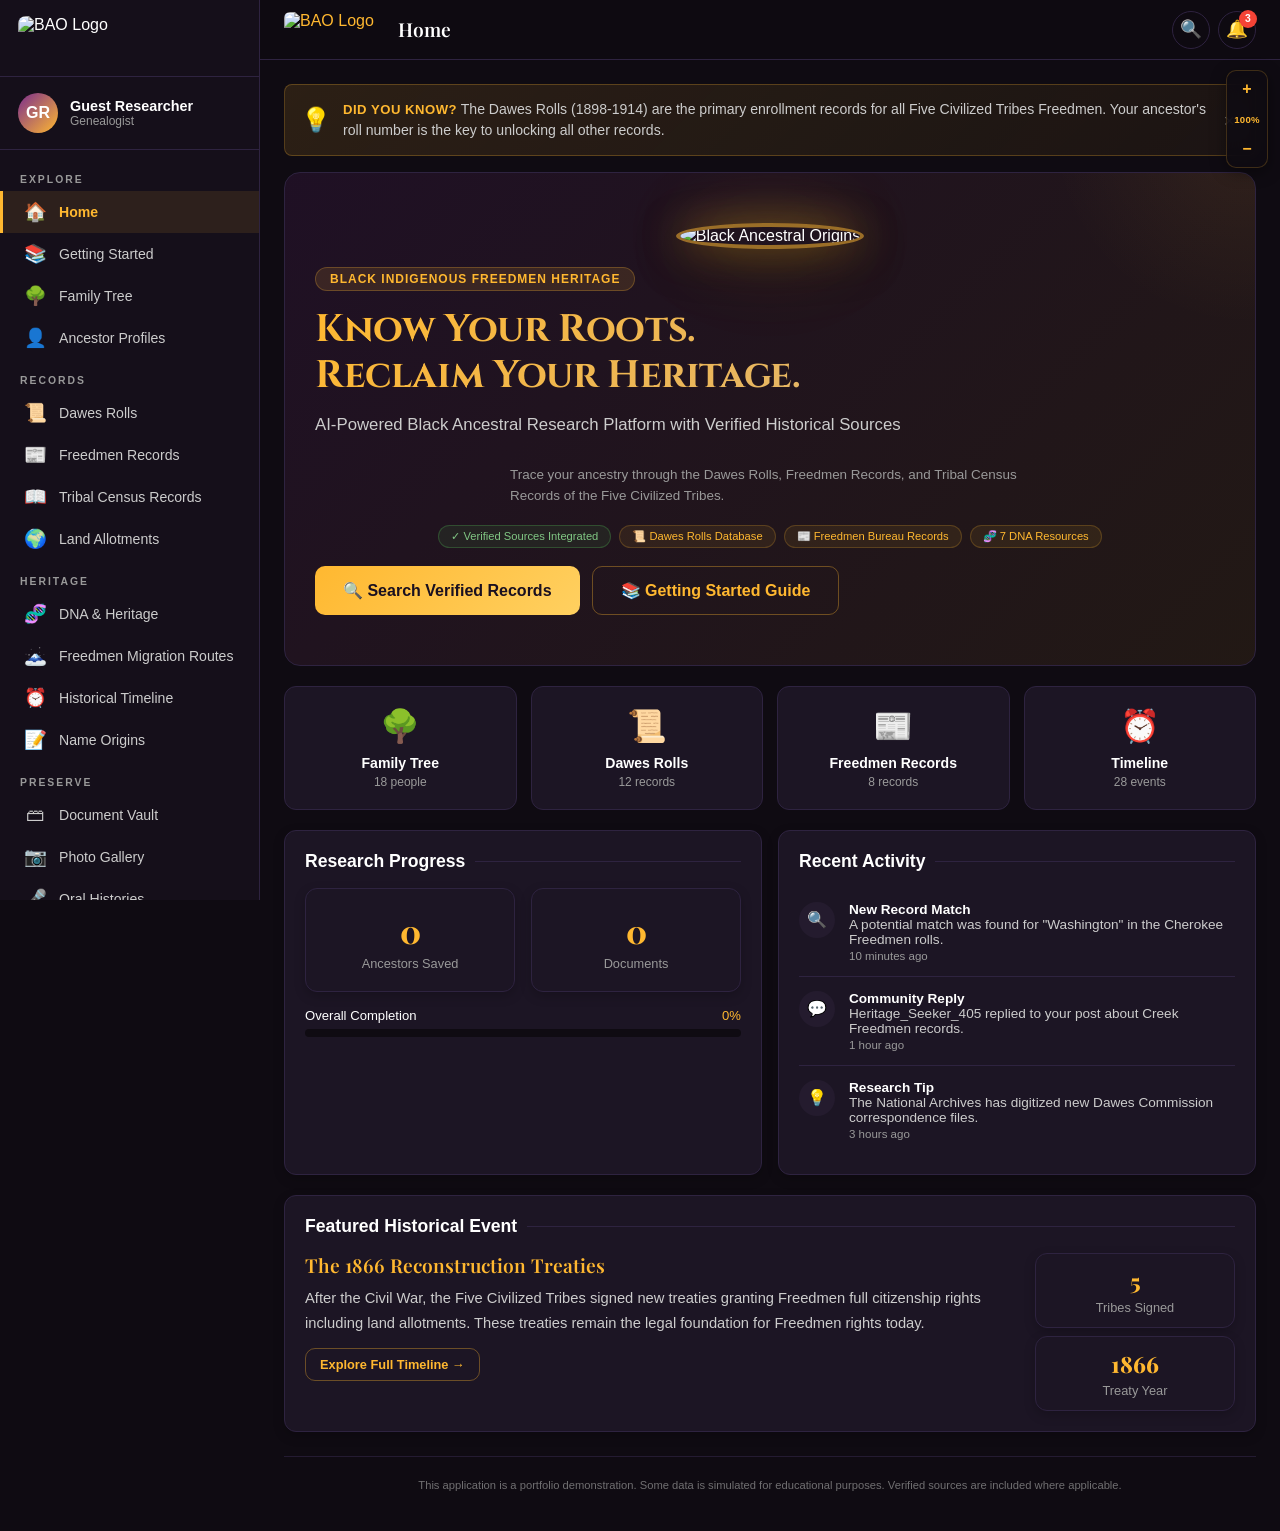
==== index.html @ 67a8a291 "Initial commit: Black Ancestral Origins genealogy app Full-stack SPA featuring 21 pages, AI chatbot," ====
<!DOCTYPE html>
<html lang="en">
<head>
    <meta charset="UTF-8">
    <meta name="viewport" content="width=device-width, initial-scale=1.0">
    <title>Black Ancestral Origins — Freedmen Genealogy</title>
    <link rel="stylesheet" href="css/styles.css">
    <link rel="stylesheet" href="css/pages.css">
    <link rel="stylesheet" href="css/chatbot.css">
    <link href="https://fonts.googleapis.com/css2?family=Playfair+Display:wght@400;600;700;800;900&family=Inter:wght@300;400;500;600;700&family=Cinzel:wght@400;600;700&display=swap" rel="stylesheet">
</head>
<body>
    <!-- Splash Screen -->
    <div id="splash-screen" class="splash-screen">
        <div class="splash-content">
            <!-- Ancestor Tree Logo -->
            <div class="ancestor-tree-logo">
                <div class="atl-scene">
                    <!-- Tree canopy with glow -->
                    <div class="atl-canopy">
                        <div class="atl-canopy-inner"></div>
                        <div class="atl-canopy-highlight"></div>
                    </div>
                    <!-- Hanging document leaves -->
                    <div class="atl-leaf atl-leaf-1"></div>
                    <div class="atl-leaf atl-leaf-2"></div>
                    <div class="atl-leaf atl-leaf-3"></div>
                    <div class="atl-leaf atl-leaf-4"></div>
                    <div class="atl-leaf atl-leaf-5"></div>
                    <div class="atl-leaf atl-leaf-6"></div>
                    <!-- Leaf strings -->
                    <div class="atl-string atl-string-1"></div>
                    <div class="atl-string atl-string-2"></div>
                    <div class="atl-string atl-string-3"></div>
                    <div class="atl-string atl-string-4"></div>
                    <div class="atl-string atl-string-5"></div>
                    <div class="atl-string atl-string-6"></div>
                    <!-- Head silhouette -->
                    <div class="atl-head">
                        <div class="atl-head-highlight"></div>
                    </div>
                    <!-- Trunk -->
                    <div class="atl-trunk"></div>
                    <!-- Roots -->
                    <div class="atl-roots">
                        <div class="atl-root atl-root-1"></div>
                        <div class="atl-root atl-root-2"></div>
                        <div class="atl-root atl-root-3"></div>
                        <div class="atl-root atl-root-4"></div>
                        <div class="atl-root atl-root-5"></div>
                    </div>
                    <!-- Gold glow ring -->
                    <div class="atl-glow-ring"></div>
                </div>
            </div>
            <p class="splash-subtitle">Tracing the Roots of Black Indigenous Freedmen</p>
            <div class="splash-loader">
                <div class="loader-bar"></div>
            </div>
        </div>
    </div>

    <!-- Sidebar Navigation -->
    <nav id="sidebar" class="sidebar">
        <div class="sidebar-header">
            <div class="sidebar-logo">
                <img src="https://i.imgur.com/9nZL5sz.jpeg" alt="BAO Logo" class="sidebar-logo-img">
            </div>
            <button id="sidebar-close" class="sidebar-close">&times;</button>
        </div>
        <div class="sidebar-user" id="sidebar-user">
            <div class="user-avatar" id="user-avatar">?</div>
            <div class="user-info">
                <span class="user-name" id="user-display-name">Guest Researcher</span>
                <span class="user-role">Genealogist</span>
            </div>
        </div>
        <ul class="nav-list" id="nav-list">
            <li class="nav-section-title">EXPLORE</li>
            <li class="nav-item active" data-page="home">
                <span class="nav-icon">&#127968;</span><span class="nav-label">Home</span>
            </li>
            <li class="nav-item" data-page="getting-started">
                <span class="nav-icon">&#128218;</span><span class="nav-label">Getting Started</span>
            </li>
            <li class="nav-item" data-page="family-tree">
                <span class="nav-icon">&#127795;</span><span class="nav-label">Family Tree</span>
            </li>
            <li class="nav-item" data-page="ancestor-profiles">
                <span class="nav-icon">&#128100;</span><span class="nav-label">Ancestor Profiles</span>
            </li>
            <li class="nav-section-title">RECORDS</li>
            <li class="nav-item" data-page="dawes-rolls">
                <span class="nav-icon">&#128220;</span><span class="nav-label">Dawes Rolls</span>
            </li>
            <li class="nav-item" data-page="freedmen-records">
                <span class="nav-icon">&#128240;</span><span class="nav-label">Freedmen Records</span>
            </li>
            <li class="nav-item" data-page="slave-schedules">
                <span class="nav-icon">&#128214;</span><span class="nav-label">Tribal Census Records</span>
            </li>
            <li class="nav-item" data-page="land-allotments">
                <span class="nav-icon">&#127757;</span><span class="nav-label">Land Allotments</span>
            </li>
            <li class="nav-section-title">HERITAGE</li>
            <li class="nav-item" data-page="dna-heritage">
                <span class="nav-icon">&#129516;</span><span class="nav-label">DNA &amp; Heritage</span>
            </li>
            <li class="nav-item" data-page="migration-routes">
                <span class="nav-icon">&#128507;</span><span class="nav-label">Freedmen Migration Routes</span>
            </li>
            <li class="nav-item" data-page="historical-timeline">
                <span class="nav-icon">&#9200;</span><span class="nav-label">Historical Timeline</span>
            </li>
            <li class="nav-item" data-page="name-origins">
                <span class="nav-icon">&#128221;</span><span class="nav-label">Name Origins</span>
            </li>
            <li class="nav-section-title">PRESERVE</li>
            <li class="nav-item" data-page="document-vault">
                <span class="nav-icon">&#128451;</span><span class="nav-label">Document Vault</span>
            </li>
            <li class="nav-item" data-page="photo-gallery">
                <span class="nav-icon">&#128247;</span><span class="nav-label">Photo Gallery</span>
            </li>
            <li class="nav-item" data-page="oral-histories">
                <span class="nav-icon">&#127908;</span><span class="nav-label">Oral Histories</span>
            </li>
            <li class="nav-section-title">CONNECT</li>
            <li class="nav-item" data-page="community">
                <span class="nav-icon">&#128101;</span><span class="nav-label">Community</span>
            </li>
            <li class="nav-item" data-page="resources">
                <span class="nav-icon">&#128279;</span><span class="nav-label">Resource Library</span>
            </li>
            <li class="nav-item" data-page="settings">
                <span class="nav-icon">&#9881;</span><span class="nav-label">Settings</span>
            </li>
        </ul>
    </nav>

    <!-- Sidebar Overlay -->
    <div id="sidebar-overlay" class="sidebar-overlay"></div>

    <!-- Main Content -->
    <main id="main-content" class="main-content">
        <!-- Top Bar -->
        <header class="top-bar">
            <button id="menu-btn" class="menu-btn">
                <span></span><span></span><span></span>
            </button>
            <a class="header-brand" onclick="BAO_App.navigate('home')" style="cursor:pointer">
                <img src="https://i.imgur.com/9nZL5sz.jpeg" alt="BAO Logo" class="header-logo-img">
            </a>
            <h2 class="page-title" id="page-title">Home</h2>
            <div class="top-bar-actions">
                <button class="search-toggle" id="global-search-btn" title="Search">&#128269;</button>
                <button class="notification-btn" id="notification-btn" title="Notifications">
                    &#128276;<span class="notif-badge" id="notif-badge">3</span>
                </button>
            </div>
        </header>

        <!-- Global Search Overlay -->
        <div id="search-overlay" class="search-overlay hidden">
            <div class="search-container">
                <input type="text" id="global-search-input" placeholder="Search ancestors, records, documents..." autocomplete="off">
                <button id="search-close" class="search-close">&times;</button>
                <div id="search-results" class="search-results"></div>
            </div>
        </div>

        <!-- Notification Panel -->
        <div id="notification-panel" class="notification-panel hidden">
            <div class="notif-header">
                <h3>Notifications</h3>
                <button id="notif-clear">Clear All</button>
            </div>
            <div id="notif-list" class="notif-list"></div>
        </div>

        <!-- Page Container -->
        <div id="page-container" class="page-container">
            <!-- Pages rendered dynamically by JS -->
        </div>
    </main>

    <!-- Modal System -->
    <div id="modal-overlay" class="modal-overlay hidden">
        <div id="modal-content" class="modal-content">
            <button id="modal-close" class="modal-close">&times;</button>
            <div id="modal-body"></div>
        </div>
    </div>

    <!-- Bottom Navigation (Mobile) -->
    <nav id="bottom-nav" class="bottom-nav">
        <div class="bottom-nav-item active" data-page="home" onclick="BAO_App.navigate('home')">
            <span class="bottom-nav-icon">&#127968;</span>
            <span class="bottom-nav-label">Home</span>
        </div>
        <div class="bottom-nav-item" data-page="dawes-rolls" onclick="BAO_App.navigate('dawes-rolls')">
            <span class="bottom-nav-icon">&#128220;</span>
            <span class="bottom-nav-label">Records</span>
        </div>
        <div class="bottom-nav-item" data-page="family-tree" onclick="BAO_App.navigate('family-tree')">
            <span class="bottom-nav-icon">&#127795;</span>
            <span class="bottom-nav-label">Tree</span>
        </div>
        <div class="bottom-nav-item" data-page="historical-timeline" onclick="BAO_App.navigate('historical-timeline')">
            <span class="bottom-nav-icon">&#9200;</span>
            <span class="bottom-nav-label">Heritage</span>
        </div>
        <div class="bottom-nav-item" data-page="community" onclick="BAO_App.navigate('community')">
            <span class="bottom-nav-icon">&#128101;</span>
            <span class="bottom-nav-label">Community</span>
        </div>
        <div class="bottom-nav-item" data-page="settings" onclick="BAO_App.navigate('settings')">
            <span class="bottom-nav-icon">&#9881;</span>
            <span class="bottom-nav-label">Settings</span>
        </div>
    </nav>

    <!-- Toast Notifications -->
    <div id="toast-container" class="toast-container"></div>

    <!-- Scripts -->
    <script src="js/data.js"></script>
    <script src="js/utils.js"></script>
    <script src="js/pages.js"></script>
    <script src="js/app.js"></script>
</body>
</html>
---- css/styles.css ----
/* ============================================
   BLACK ANCESTRAL ORIGINS — Core Styles
   ============================================ */

:root { --bg: #0f0b12; --text: #ffffff; --primary: #7B2D8E; --primary-dark: #4A1259; --primary-light: #9B4DCA; --accent: #FFB830; --accent-light: #FFD060; --earth-brown: #1A1020; --earth-tan: #D2B48C; --earth-cream: #FFF8E7; --earth-clay: #8D6E63; --kente-red: #B22234; --kente-green: #2E7D32; --kente-gold: #FFB830; --kente-black: #1A1A1A; --bg-primary: #0f0b12; --bg-secondary: #150f1a; --bg-card: #1c1524; --bg-elevated: #241b2e; --text-primary: #ffffff; --text-secondary: #cccccc; --text-muted: #999999; --border-color: #2E2340; --border-light: #3D2F52; --success: #4CAF50; --warning: #FF9800; --danger: #F44336; --info: #2196F3; --sidebar-width: 260px; --top-bar-height: 60px; --transition: 0.3s ease; --shadow-sm: 0 1px 3px rgba(0,0,0,0.3); --shadow-md: 0 4px 12px rgba(0,0,0,0.2); --shadow-lg: 0 8px 30px rgba(0,0,0,0.4); --radius-sm: 8px; --radius-md: 12px; --radius-lg: 16px; --max-content: 1280px; --section-gap: 40px; }

*, *::before, *::after {
    box-sizing: border-box;
    margin: 0;
    padding: 0;
}

html { background: var(--bg); }

body { background: var(--bg); color: var(--text); font-family: 'Nunito', sans-serif; max-width: 100%; margin: 0 auto; overflow-x: hidden; min-height: 100vh; }

h1, h2, h3, h4 {
    font-family: 'Playfair Display', Georgia, serif;
    line-height: 1.3;
}

h1 { font-size: 2rem; font-weight: 700; letter-spacing: -0.01em; }
h2 { font-size: 1.5rem; font-weight: 600; }
h3 { font-size: 1.2rem; font-weight: 600; }
h4 { font-size: 1rem; font-weight: 600; }

a { color: var(--accent); text-decoration: none; }
a:hover { color: var(--accent-light); }

/* ============== SPLASH SCREEN ============== */
.splash-screen {
    position: fixed;
    inset: 0;
    z-index: 10000;
    background: #000000;
    display: flex;
    align-items: center;
    justify-content: center;
    opacity: 1;
    visibility: visible;
    transition: opacity 0.6s ease-out, visibility 0.6s ease-out;
    cursor: pointer;
    -webkit-tap-highlight-color: transparent;
}
.splash-screen.fade-out {
    opacity: 0 !important;
    visibility: hidden !important;
    pointer-events: none !important;
}
/* CSS-only fail-safe: auto-hide after 4s even if JS fails */
@keyframes splashAutoHide {
    0%, 85% { opacity: 1; visibility: visible; }
    100% { opacity: 0; visibility: hidden; }
}
.splash-screen {
    animation: splashAutoHide 4s ease-out forwards;
}
.splash-content {
    text-align: center;
}

/* ========== SPLASH PORTRAIT ========== */
.splash-portrait {
    width: 260px;
    height: 260px;
    margin: 0 auto 1.5rem;
    background-color: #000000;
    background-size: contain;
    background-repeat: no-repeat;
    background-position: center;
    border-radius: 16px;
    box-shadow: 0 0 40px rgba(255,184,48,0.25), 0 0 80px rgba(255,184,48,0.1);
    border: 3px solid rgba(255,184,48,0.3);
    animation: portraitFadeIn 1.2s ease-out;
    filter: contrast(1.1) saturate(1.2) brightness(0.95);
}
@keyframes portraitFadeIn {
    0% { opacity: 0; transform: scale(0.5) translateY(30px); }
    100% { opacity: 1; transform: scale(1) translateY(0); }
}
.atl-scene {
    position: relative;
    width: 220px;
    height: 280px;
    margin: 0 auto;
}
/* Tree canopy */
.atl-canopy {
    width: 180px;
    height: 120px;
    background: radial-gradient(ellipse at 50% 60%, #2e7d32, #1b5e20 60%, #0d3a10);
    border-radius: 50%;
    position: absolute;
    top: 0;
    left: 50%;
    transform: translateX(-50%);
    z-index: 2;
    box-shadow: 0 0 30px rgba(46,125,50,0.4), 0 0 60px rgba(46,125,50,0.15), inset 0 -10px 20px rgba(0,0,0,0.3);
    animation: canopyBreathe 4s ease-in-out infinite;
}
@keyframes canopyBreathe {
    0%, 100% { transform: translateX(-50%) scale(1); }
    50% { transform: translateX(-50%) scale(1.03); }
}
.atl-canopy-inner {
    width: 140px;
    height: 90px;
    background: radial-gradient(ellipse at 50% 50%, rgba(76,175,80,0.4), transparent 70%);
    border-radius: 50%;
    position: absolute;
    top: 10px;
    left: 50%;
    transform: translateX(-50%);
}
.atl-canopy-highlight {
    width: 60px;
    height: 30px;
    background: radial-gradient(ellipse, rgba(165,214,167,0.35), transparent 70%);
    border-radius: 50%;
    position: absolute;
    top: 12px;
    left: 50%;
    transform: translateX(-50%);
}
/* Hanging document leaves */
.atl-leaf {
    width: 14px;
    height: 18px;
    background: linear-gradient(135deg, #f5deb3, #dcc89e);
    border-radius: 2px;
    position: absolute;
    z-index: 3;
    box-shadow: 0 2px 6px rgba(0,0,0,0.3), 0 0 8px rgba(255,184,48,0.2);
    animation: leafSway 3s ease-in-out infinite;
}
.atl-leaf::after {
    content: '';
    position: absolute;
    top: 3px;
    left: 3px;
    right: 3px;
    height: 1px;
    background: rgba(139,90,43,0.3);
    box-shadow: 0 3px 0 rgba(139,90,43,0.25), 0 6px 0 rgba(139,90,43,0.2), 0 9px 0 rgba(139,90,43,0.15);
}
@keyframes leafSway {
    0%, 100% { transform: rotate(-3deg); }
    50% { transform: rotate(3deg); }
}
.atl-leaf-1 { top: 75px; left: 42px; animation-delay: 0s; }
.atl-leaf-2 { top: 65px; left: 72px; animation-delay: 0.5s; }
.atl-leaf-3 { top: 80px; left: 100px; animation-delay: 1s; }
.atl-leaf-4 { top: 70px; left: 130px; animation-delay: 0.3s; }
.atl-leaf-5 { top: 78px; left: 158px; animation-delay: 0.8s; }
.atl-leaf-6 { top: 88px; left: 56px; animation-delay: 1.2s; }
/* Leaf strings */
.atl-string {
    position: absolute;
    width: 1px;
    background: rgba(139,90,43,0.4);
    z-index: 3;
}
.atl-string-1 { top: 55px; left: 49px; height: 20px; }
.atl-string-2 { top: 42px; left: 79px; height: 23px; }
.atl-string-3 { top: 50px; left: 107px; height: 30px; }
.atl-string-4 { top: 45px; left: 137px; height: 25px; }
.atl-string-5 { top: 52px; left: 165px; height: 26px; }
.atl-string-6 { top: 60px; left: 63px; height: 28px; }
/* Head silhouette */
.atl-head {
    width: 90px;
    height: 110px;
    background: linear-gradient(180deg, #8b5a2b, #6d4420, #5a3618);
    border-radius: 50% 50% 42% 42%;
    position: absolute;
    top: 68px;
    left: 50%;
    transform: translateX(-50%);
    z-index: 1;
    box-shadow: 0 4px 20px rgba(139,90,43,0.3), 0 0 40px rgba(139,90,43,0.1);
}
.atl-head-highlight {
    width: 40px;
    height: 40px;
    background: radial-gradient(ellipse, rgba(180,120,60,0.3), transparent 70%);
    border-radius: 50%;
    position: absolute;
    top: 18px;
    left: 50%;
    transform: translateX(-50%);
}
/* Trunk */
.atl-trunk {
    width: 28px;
    height: 40px;
    background: linear-gradient(180deg, #5a3618, #4a2c12);
    position: absolute;
    top: 170px;
    left: 50%;
    transform: translateX(-50%);
    z-index: 0;
    border-radius: 0 0 4px 4px;
}
/* Roots */
.atl-roots {
    position: absolute;
    bottom: 20px;
    left: 50%;
    transform: translateX(-50%);
    width: 160px;
    height: 70px;
    z-index: 0;
}
.atl-root {
    position: absolute;
    background: linear-gradient(180deg, #5d4037, #3e2723);
    border-radius: 0 0 50% 50%;
    animation: rootGrow 2s ease-out forwards;
}
@keyframes rootGrow {
    0% { transform: scaleY(0); opacity: 0; }
    100% { transform: scaleY(1); opacity: 1; }
}
.atl-root-1 { width: 12px; height: 55px; left: 50%; transform: translateX(-50%); animation-delay: 0.2s; border-radius: 4px 4px 50% 50%; }
.atl-root-2 { width: 10px; height: 45px; left: 25%; top: 5px; transform: rotate(-20deg); animation-delay: 0.4s; border-radius: 4px 4px 50% 50%; }
.atl-root-3 { width: 10px; height: 45px; right: 25%; top: 5px; transform: rotate(20deg); animation-delay: 0.4s; border-radius: 4px 4px 50% 50%; }
.atl-root-4 { width: 8px; height: 35px; left: 10%; top: 12px; transform: rotate(-35deg); animation-delay: 0.6s; border-radius: 4px 4px 50% 50%; }
.atl-root-5 { width: 8px; height: 35px; right: 10%; top: 12px; transform: rotate(35deg); animation-delay: 0.6s; border-radius: 4px 4px 50% 50%; }
/* Gold glow ring behind the scene */
.atl-glow-ring {
    position: absolute;
    top: 50%;
    left: 50%;
    width: 200px;
    height: 200px;
    transform: translate(-50%, -50%);
    border-radius: 50%;
    border: 2px solid rgba(255,184,48,0.15);
    box-shadow: 0 0 40px rgba(255,184,48,0.08), 0 0 80px rgba(255,184,48,0.04);
    animation: glowRingPulse 3s ease-in-out infinite;
    z-index: 0;
}
@keyframes glowRingPulse {
    0%, 100% { opacity: 0.4; transform: translate(-50%,-50%) scale(1); }
    50% { opacity: 0.8; transform: translate(-50%,-50%) scale(1.08); }
}

.splash-subtitle {
    color: var(--text-secondary);
    font-size: 1rem;
    margin-bottom: 2rem;
    letter-spacing: 1px;
}
.splash-skip-hint {
    color: rgba(255,255,255,0.3);
    font-size: 0.75rem;
    margin-top: 1.5rem;
    letter-spacing: 0.5px;
    animation: splashHintFade 2s ease-in forwards;
}
@keyframes splashHintFade {
    0%, 60% { opacity: 0; }
    100% { opacity: 1; }
}
.splash-loader {
    width: 200px;
    height: 3px;
    background: var(--border-color);
    border-radius: 3px;
    margin: 0 auto;
    overflow: hidden;
}
.loader-bar {
    height: 100%;
    width: 0%;
    background: linear-gradient(90deg, var(--primary), var(--accent));
    border-radius: 3px;
    animation: load-bar 2.6s ease-in-out forwards;
}

@keyframes load-bar {
    0% { width: 0%; }
    100% { width: 100%; }
}
@keyframes pulse-glow {
    0%, 100% { text-shadow: 0 0 10px rgba(255,184,48,0.3); }
    50% { text-shadow: 0 0 30px rgba(255,184,48,0.6); }
}

/* ============== SIDEBAR ============== */
.sidebar {
    position: fixed;
    left: 0;
    top: 0;
    bottom: 0;
    width: var(--sidebar-width);
    background: var(--bg-secondary);
    border-right: 1px solid var(--border-color);
    z-index: 1000;
    display: flex;
    flex-direction: column;
    transition: transform var(--transition);
    overflow-y: auto;
    overflow-x: hidden;
}
.sidebar::-webkit-scrollbar { width: 4px; }
.sidebar::-webkit-scrollbar-thumb { background: var(--border-color); border-radius: 4px; }

.sidebar-header {
    display: flex;
    align-items: center;
    justify-content: space-between;
    padding: 16px 18px;
    border-bottom: 1px solid var(--border-color);
}
.sidebar-logo {
    display: flex;
    align-items: center;
    gap: 10px;
}
.sidebar-logo-img {
    height: 44px;
    width: auto;
    border-radius: 8px;
    object-fit: contain;
}
.header-logo-img {
    height: 36px;
    width: auto;
    border-radius: 6px;
    object-fit: contain;
}
.sidebar-close {
    display: none;
    background: none;
    border: none;
    color: var(--text-muted);
    font-size: 1.5rem;
    cursor: pointer;
}

.sidebar-user {
    display: flex;
    align-items: center;
    gap: 12px;
    padding: 16px 18px;
    border-bottom: 1px solid var(--border-color);
}
.user-avatar {
    width: 40px;
    height: 40px;
    border-radius: 50%;
    background: linear-gradient(135deg, var(--primary), var(--accent));
    display: flex;
    align-items: center;
    justify-content: center;
    font-weight: 700;
    font-size: 1rem;
    color: #fff;
    flex-shrink: 0;
}
.user-info {
    display: flex;
    flex-direction: column;
}
.user-name {
    font-weight: 600;
    font-size: 0.9rem;
    color: var(--text-primary);
}
.user-role {
    font-size: 0.75rem;
    color: var(--text-muted);
}

.nav-list {
    list-style: none;
    padding: 8px 0;
    flex: 1;
}
.nav-section-title {
    padding: 16px 20px 6px;
    font-size: 0.65rem;
    font-weight: 700;
    letter-spacing: 2px;
    color: var(--text-muted);
    text-transform: uppercase;
}
.nav-item {
    display: flex;
    align-items: center;
    gap: 12px;
    padding: 10px 20px;
    cursor: pointer;
    color: var(--text-secondary);
    transition: all var(--transition);
    border-left: 3px solid transparent;
    font-size: 0.88rem;
}
.nav-item:hover {
    background: rgba(255,184,48,0.06);
    color: var(--text-primary);
}
.nav-item.active {
    background: rgba(255,184,48,0.1);
    color: var(--accent);
    border-left-color: var(--accent);
    font-weight: 600;
}
.nav-icon {
    font-size: 1.15rem;
    width: 24px;
    text-align: center;
    flex-shrink: 0;
}

.sidebar-overlay {
    display: none;
    position: fixed;
    inset: 0;
    background: rgba(0,0,0,0.6);
    z-index: 999;
}

/* ============== MAIN CONTENT ============== */
.main-content {
    margin-left: var(--sidebar-width);
    min-height: 100vh;
    transition: margin-left var(--transition);
}

/* ============== TOP BAR ============== */
.top-bar {
    position: sticky;
    top: 0;
    z-index: 100;
    display: flex;
    align-items: center;
    gap: 16px;
    padding: 0 24px;
    height: var(--top-bar-height);
    background: rgba(15,11,18,0.9);
    backdrop-filter: blur(12px);
    border-bottom: 1px solid var(--border-color);
}
.header-brand {
    display: flex;
    align-items: center;
    gap: 8px;
    text-decoration: none;
    margin-right: 8px;
    flex-shrink: 0;
}
.header-brand-icon {
    font-size: 1.5rem;
    color: #FFB830;
    filter: drop-shadow(0 0 6px rgba(255,184,48,0.3));
}
.header-brand-text {
    font-family: 'Cinzel', serif;
    font-size: 1.15rem;
    font-weight: 700;
    color: #FFB830;
    letter-spacing: 1px;
    white-space: nowrap;
}
.menu-btn {
    display: none;
    flex-direction: column;
    gap: 4px;
    background: none;
    border: none;
    cursor: pointer;
    padding: 4px;
}
.back-btn {
    align-items: center;
    justify-content: center;
    width: 32px;
    height: 32px;
    background: rgba(255,184,48,0.08);
    border: 1px solid rgba(255,184,48,0.25);
    border-radius: 8px;
    color: var(--accent);
    font-size: 1rem;
    font-weight: 700;
    cursor: pointer;
    transition: all 0.2s ease;
    -webkit-tap-highlight-color: transparent;
    flex-shrink: 0;
}
.back-btn:hover {
    background: rgba(255,184,48,0.2);
    border-color: var(--accent);
}
.menu-btn span {
    display: block;
    width: 22px;
    height: 2px;
    background: var(--text-secondary);
    border-radius: 2px;
    transition: var(--transition);
}
.page-title {
    flex: 1;
    font-size: 1.2rem;
    font-weight: 600;
    color: var(--text-primary);
}
.top-bar-actions {
    display: flex;
    align-items: center;
    gap: 8px;
}
.search-toggle, .notification-btn {
    background: none;
    border: 1px solid var(--border-color);
    color: var(--text-secondary);
    width: 38px;
    height: 38px;
    border-radius: 50%;
    cursor: pointer;
    display: flex;
    align-items: center;
    justify-content: center;
    font-size: 1.1rem;
    transition: var(--transition);
    position: relative;
}
.search-toggle:hover, .notification-btn:hover {
    background: var(--bg-elevated);
    color: var(--accent);
    border-color: var(--accent);
}
.notif-badge {
    position: absolute;
    top: -2px;
    right: -2px;
    width: 18px;
    height: 18px;
    background: var(--danger);
    border-radius: 50%;
    font-size: 0.65rem;
    font-weight: 700;
    color: #fff;
    display: flex;
    align-items: center;
    justify-content: center;
}

/* ============== SEARCH OVERLAY ============== */
.search-overlay {
    position: fixed;
    inset: 0;
    z-index: 2000;
    background: rgba(0,0,0,0.8);
    backdrop-filter: blur(8px);
    display: flex;
    align-items: flex-start;
    justify-content: center;
    padding-top: 12vh;
}
.search-container {
    width: 90%;
    max-width: 600px;
    position: relative;
}
.search-container input {
    width: 100%;
    padding: 16px 50px 16px 20px;
    background: var(--bg-card);
    border: 2px solid var(--accent);
    border-radius: var(--radius-lg);
    color: var(--text-primary);
    font-size: 1.1rem;
    outline: none;
    font-family: 'Inter', sans-serif;
}
.search-container input::placeholder {
    color: var(--text-muted);
}
.search-close {
    position: absolute;
    right: 14px;
    top: 50%;
    transform: translateY(-50%);
    background: none;
    border: none;
    color: var(--text-muted);
    font-size: 1.5rem;
    cursor: pointer;
}
.search-results {
    margin-top: 12px;
    background: var(--bg-card);
    border-radius: var(--radius-md);
    max-height: 400px;
    overflow-y: auto;
    border: 1px solid var(--border-color);
}
.search-result-item {
    padding: 12px 18px;
    cursor: pointer;
    border-bottom: 1px solid var(--border-color);
    transition: background var(--transition);
}
.search-result-item:hover {
    background: var(--bg-elevated);
}
.search-result-item:last-child {
    border-bottom: none;
}
.search-result-type {
    font-size: 0.7rem;
    color: var(--accent);
    text-transform: uppercase;
    letter-spacing: 1px;
}
.search-result-title {
    font-weight: 600;
    margin-top: 2px;
}
.search-result-desc {
    font-size: 0.82rem;
    color: var(--text-muted);
    margin-top: 2px;
}

/* ============== NOTIFICATION PANEL ============== */
.notification-panel {
    position: fixed;
    top: var(--top-bar-height);
    right: 20px;
    width: 340px;
    max-height: 400px;
    background: var(--bg-card);
    border: 1px solid rgba(255,184,48,0.2);
    border-radius: var(--radius-md);
    box-shadow: 0 8px 32px rgba(0,0,0,0.7), 0 0 0 1px rgba(255,184,48,0.1);
    z-index: 3500;
    overflow: hidden;
}
.notif-header {
    display: flex;
    justify-content: space-between;
    align-items: center;
    padding: 14px 18px;
    border-bottom: 1px solid var(--border-color);
}
.notif-header h3 {
    font-size: 1rem;
}
.notif-header button {
    background: none;
    border: none;
    color: var(--accent);
    cursor: pointer;
    font-size: 0.82rem;
}
.notif-list {
    max-height: 340px;
    overflow-y: auto;
}
.notif-item {
    padding: 12px 18px;
    border-bottom: 1px solid var(--border-color);
    cursor: pointer;
    transition: all 0.2s ease;
}
.notif-item:hover {
    background: rgba(255,184,48,0.08);
    border-left: 3px solid var(--accent);
    padding-left: 15px;
}
.notif-item:active {
    background: rgba(255,184,48,0.15);
}
.notif-item-title {
    font-weight: 600;
    font-size: 0.88rem;
}
.notif-item-desc {
    font-size: 0.78rem;
    color: var(--text-muted);
    margin-top: 2px;
}
.notif-item-time {
    font-size: 0.7rem;
    color: var(--text-muted);
    margin-top: 4px;
}

/* ============== PAGE CONTAINER ============== */
.page-container {
    padding: 24px;
    max-width: var(--max-content, 1280px);
    margin: 0 auto;
    min-height: calc(100vh - var(--top-bar-height));
}
.page-container > .page-enter > .card,
.page-container > .page-enter > div {
    margin-bottom: 20px;
}

/* ============== MODAL ============== */
.modal-overlay {
    position: fixed;
    inset: 0;
    z-index: 5000;
    background: rgba(0,0,0,0.75);
    backdrop-filter: blur(4px);
    display: flex;
    align-items: center;
    justify-content: center;
}
.modal-content {
    background: var(--bg-card);
    border: 1px solid var(--border-color);
    border-radius: var(--radius-lg);
    width: 90%;
    max-width: 700px;
    max-height: 85vh;
    overflow-y: auto;
    padding: 30px;
    position: relative;
    box-shadow: var(--shadow-lg);
}
.modal-close {
    position: absolute;
    top: 14px;
    right: 18px;
    background: none;
    border: none;
    color: var(--text-muted);
    font-size: 1.6rem;
    cursor: pointer;
}

/* ============== TOAST ============== */
.toast-container {
    position: fixed;
    bottom: 24px;
    right: 24px;
    z-index: 9000;
    display: flex;
    flex-direction: column;
    gap: 8px;
}
.toast {
    padding: 12px 20px;
    background: var(--bg-elevated);
    border: 1px solid var(--border-color);
    border-radius: var(--radius-sm);
    color: var(--text-primary);
    font-size: 0.88rem;
    box-shadow: var(--shadow-md);
    animation: slideInToast 0.3s ease;
    display: flex;
    align-items: center;
    gap: 10px;
    min-width: 260px;
}
.toast.success { border-left: 3px solid var(--success); }
.toast.warning { border-left: 3px solid var(--warning); }
.toast.error { border-left: 3px solid var(--danger); }
.toast.info { border-left: 3px solid var(--info); }
.toast.fade-out {
    animation: slideOutToast 0.3s ease forwards;
}

@keyframes slideInToast {
    from { transform: translateX(100%); opacity: 0; }
    to { transform: translateX(0); opacity: 1; }
}
@keyframes slideOutToast {
    from { transform: translateX(0); opacity: 1; }
    to { transform: translateX(100%); opacity: 0; }
}

/* ============== COMMON COMPONENTS ============== */
.card {
    background: var(--bg-card);
    border: 1px solid var(--border-color);
    border-radius: 12px;
    padding: 20px;
    box-shadow: 0 4px 12px rgba(0,0,0,0.2);
    transition: all var(--transition);
}
.card:hover {
    border-color: var(--border-light);
    box-shadow: var(--shadow-sm);
}
.card-header {
    display: flex;
    align-items: center;
    justify-content: space-between;
    margin-bottom: 14px;
}

.btn {
    display: inline-flex;
    align-items: center;
    gap: 8px;
    padding: 10px 22px;
    border: none;
    border-radius: 10px;
    font-family: 'Nunito', sans-serif;
    font-size: 0.88rem;
    font-weight: 600;
    cursor: pointer;
    transition: all var(--transition);
    text-decoration: none;
}
.btn-primary {
    background: linear-gradient(135deg, var(--accent), var(--accent-light));
    color: #1A1020;
    font-weight: 700;
}
.btn-primary:hover {
    background: linear-gradient(135deg, var(--accent-light), #FFE080);
    transform: translateY(-1px);
    box-shadow: 0 4px 16px rgba(255,184,48,0.3);
}
.btn-secondary {
    background: transparent;
    border: 1.5px solid rgba(255,184,48,0.35);
    color: var(--accent);
}
.btn-secondary:hover {
    border-color: var(--accent);
    background: rgba(255,184,48,0.08);
    color: var(--accent-light);
}
.btn-accent {
    background: linear-gradient(135deg, var(--accent), var(--accent-light));
    color: var(--earth-brown);
}
.btn-accent:hover {
    transform: translateY(-1px);
    box-shadow: var(--shadow-md);
}
.btn-sm {
    padding: 6px 14px;
    font-size: 0.8rem;
}
.btn-lg {
    padding: 14px 28px;
    font-size: 1rem;
}
.btn-danger {
    background: var(--danger);
    color: #fff;
}

.badge {
    display: inline-block;
    padding: 3px 10px;
    border-radius: 20px;
    font-size: 0.72rem;
    font-weight: 600;
    letter-spacing: 0.5px;
}
.badge-gold { background: rgba(255,184,48,0.15); color: var(--accent); }
.badge-green { background: rgba(76,175,80,0.15); color: var(--success); }
.badge-red { background: rgba(244,67,54,0.15); color: var(--danger); }
.badge-blue { background: rgba(33,150,243,0.15); color: var(--info); }

.input-group {
    display: flex;
    flex-direction: column;
    gap: 6px;
    margin-bottom: 16px;
}
.input-group label {
    font-size: 0.82rem;
    font-weight: 600;
    color: var(--text-secondary);
}
.input-group input,
.input-group select,
.input-group textarea {
    padding: 10px 14px;
    background: var(--bg-primary);
    border: 1px solid var(--border-color);
    border-radius: var(--radius-sm);
    color: var(--text-primary);
    font-family: 'Inter', sans-serif;
    font-size: 0.9rem;
    outline: none;
    transition: border-color var(--transition);
}
.input-group input:focus,
.input-group select:focus,
.input-group textarea:focus {
    border-color: var(--accent);
}
.input-group textarea {
    resize: vertical;
    min-height: 80px;
}

.grid-2 { display: grid; grid-template-columns: repeat(2, 1fr); gap: 16px; }
.grid-3 { display: grid; grid-template-columns: repeat(3, 1fr); gap: 16px; }
.grid-4 { display: grid; grid-template-columns: repeat(4, 1fr); gap: 16px; }

.stat-card {
    text-align: center;
    padding: 20px;
}
.stat-value {
    font-family: 'Playfair Display', serif;
    font-size: 2rem;
    font-weight: 800;
    color: var(--accent);
}
.stat-label {
    font-size: 0.8rem;
    color: var(--text-muted);
    margin-top: 4px;
}

.divider {
    border: none;
    border-top: 1px solid var(--border-color);
    margin: 20px 0;
}

.empty-state {
    text-align: center;
    padding: 60px 20px;
    color: var(--text-muted);
}
.empty-state-icon {
    font-size: 3rem;
    margin-bottom: 16px;
    opacity: 0.5;
}
.empty-state h3 {
    color: var(--text-secondary);
    margin-bottom: 8px;
}

.tag {
    display: inline-block;
    padding: 4px 10px;
    background: var(--bg-elevated);
    border: 1px solid var(--border-color);
    border-radius: 20px;
    font-size: 0.75rem;
    color: var(--text-secondary);
    margin: 2px;
}

.progress-bar {
    width: 100%;
    height: 8px;
    background: var(--bg-primary);
    border-radius: 8px;
    overflow: hidden;
}
.progress-fill {
    height: 100%;
    background: linear-gradient(90deg, var(--primary), var(--accent));
    border-radius: 8px;
    transition: width 0.5s ease;
}

.tabs {
    display: flex;
    gap: 4px;
    border-bottom: 1px solid var(--border-color);
    margin-bottom: 20px;
    overflow-x: auto;
}
.tab-btn {
    padding: 10px 18px;
    background: none;
    border: none;
    border-bottom: 2px solid transparent;
    color: var(--text-muted);
    font-family: 'Inter', sans-serif;
    font-size: 0.88rem;
    font-weight: 500;
    cursor: pointer;
    transition: all var(--transition);
    white-space: nowrap;
}
.tab-btn:hover {
    color: var(--text-primary);
}
.tab-btn.active {
    color: var(--accent);
    border-bottom-color: var(--accent);
}

.table-wrapper {
    overflow-x: auto;
    border-radius: var(--radius-md);
    border: 1px solid var(--border-color);
}
table {
    width: 100%;
    border-collapse: collapse;
}
th, td {
    padding: 12px 16px;
    text-align: left;
    border-bottom: 1px solid var(--border-color);
    font-size: 0.88rem;
}
th {
    background: var(--bg-elevated);
    font-weight: 600;
    color: var(--text-secondary);
    font-size: 0.78rem;
    text-transform: uppercase;
    letter-spacing: 0.5px;
}
tr:hover td {
    background: rgba(255,184,48,0.03);
}

.kente-border {
    border-image: repeating-linear-gradient(
        90deg,
        var(--kente-gold) 0px, var(--kente-gold) 8px,
        var(--kente-red) 8px, var(--kente-red) 16px,
        var(--kente-green) 16px, var(--kente-green) 24px,
        var(--kente-black) 24px, var(--kente-black) 32px
    ) 3;
    border-width: 3px 0 0 0;
    border-style: solid;
}

/* ============== BOTTOM NAVIGATION (MOBILE) ============== */
.bottom-nav {
    display: none;
    position: fixed;
    bottom: 0;
    left: 0;
    right: 0;
    z-index: 1000;
    background: var(--bg-secondary);
    border-top: 1px solid var(--border-color);
    height: 60px;
    justify-content: stretch;
    align-items: stretch;
    padding: 0;
    backdrop-filter: blur(12px);
}
.bottom-nav-item {
    display: flex;
    flex-direction: column;
    align-items: center;
    justify-content: center;
    gap: 2px;
    padding: 6px 0 4px;
    cursor: pointer;
    flex: 1 1 0;
    min-width: 0;
    color: var(--text-muted);
    transition: color var(--transition);
    position: relative;
    text-decoration: none;
    -webkit-tap-highlight-color: transparent;
    overflow: hidden;
}
.bottom-nav-item.active {
    color: var(--accent);
}
.bottom-nav-item.active::before {
    content: '';
    position: absolute;
    top: 0;
    left: 20%;
    right: 20%;
    height: 3px;
    background: var(--accent);
    border-radius: 0 0 3px 3px;
}
.bottom-nav-icon {
    font-size: 1.2rem;
    line-height: 1;
    flex-shrink: 0;
}
.bottom-nav-label {
    font-size: 0.6rem;
    font-weight: 600;
    letter-spacing: 0.02em;
    text-transform: uppercase;
    white-space: nowrap;
    overflow: hidden;
    text-overflow: ellipsis;
    max-width: 100%;
    text-align: center;
}

.hidden { display: none !important; }

.fade-in {
    animation: fadeIn 0.4s ease;
}
@keyframes fadeIn {
    from { opacity: 0; transform: translateY(10px); }
    to { opacity: 1; transform: translateY(0); }
}

/* ============== RESPONSIVE ============== */
@media (max-width: 1024px) {
    .grid-4 { grid-template-columns: repeat(2, 1fr); }
    .grid-3 { grid-template-columns: repeat(2, 1fr); }
}

@media (max-width: 768px) {
    body {
        max-width: 430px;
    }
    .sidebar {
        transform: translateX(-100%);
    }
    .sidebar.open {
        transform: translateX(0);
    }
    .sidebar-close {
        display: block;
    }
    .sidebar-overlay.active {
        display: block;
    }
    .main-content {
        margin-left: 0;
        width: 100%;
    }
    .menu-btn {
        display: flex;
    }
    .header-brand-text {
        display: none;
    }
    .bottom-nav {
        display: flex;
    }
    .page-container {
        padding: 16px;
        padding-bottom: 80px;
    }
    .toast-container {
        bottom: 80px;
    }
    .grid-2, .grid-3, .grid-4 {
        grid-template-columns: 1fr;
    }
    .notification-panel {
        right: 10px;
        width: calc(100% - 20px);
    }
    h1 { font-size: 1.6rem; }
    h2 { font-size: 1.3rem; }
}

@media (max-width: 480px) {
    .atl-scene { width: 180px; height: 240px; }
    .atl-canopy { width: 150px; height: 100px; }
    .atl-head { width: 75px; height: 92px; top: 58px; }
    .page-container { padding: 12px; }
    .card { padding: 14px; }
    .btn-lg { padding: 12px 20px; font-size: 0.9rem; }
}

/* ============== GLOBAL DISCLAIMER ============== */
.bao-disclaimer {
    text-align: center;
    font-size: 0.7rem;
    color: var(--text-muted);
    padding: 20px 16px 12px;
    margin-top: 24px;
    border-top: 1px solid var(--border-color);
    line-height: 1.6;
    opacity: 0.7;
}

/* ============== GLOBAL ZOOM CONTROLS ============== */
.bao-zoom-controls {
    position: fixed;
    top: 70px;
    right: 12px;
    z-index: 3000;
    display: flex;
    flex-direction: column;
    gap: 2px;
    background: rgba(15,11,18,0.85);
    border: 1px solid rgba(255,184,48,0.2);
    border-radius: 10px;
    padding: 4px;
    backdrop-filter: blur(10px);
    box-shadow: 0 4px 16px rgba(0,0,0,0.4);
}
.bao-zoom-btn {
    width: 32px;
    height: 28px;
    border: none;
    background: transparent;
    color: #FFB830;
    font-size: 1rem;
    font-weight: 700;
    cursor: pointer;
    border-radius: 6px;
    display: flex;
    align-items: center;
    justify-content: center;
    transition: background 0.15s ease;
    -webkit-tap-highlight-color: transparent;
}
.bao-zoom-btn:hover {
    background: rgba(255,184,48,0.15);
}
.bao-zoom-btn:active {
    transform: scale(0.92);
}
.bao-zoom-label {
    font-size: 0.6rem;
    font-weight: 600;
    letter-spacing: 0.02em;
    min-width: 32px;
    text-align: center;
}
@media (max-width: 768px) {
    .bao-zoom-controls {
        top: auto;
        bottom: 140px;
        right: 8px;
        flex-direction: row;
        padding: 3px;
    }
    .bao-zoom-btn {
        width: 30px;
        height: 26px;
        font-size: 0.9rem;
    }
}

/* ============== IMAGE ZOOM ============== */
.pg-photo-thumb, .photo-thumb, .gallery-img, img[data-zoomable] {
    cursor: zoom-in;
    transition: transform 0.25s ease;
}
.pg-photo-thumb[data-zoom-scale], .photo-thumb[data-zoom-scale], .gallery-img[data-zoom-scale], img[data-zoomable][data-zoom-scale] {
    cursor: zoom-out;
}
---- css/pages.css ----
/* ============================================
   BLACK ANCESTRAL ORIGINS — Page-Specific Styles
   ============================================ */

/* ============== HOME PAGE ============== */
.hero-section {
    position: relative;
    padding: 50px 30px;
    background: linear-gradient(135deg, rgba(123,45,142,0.15), rgba(255,184,48,0.08));
    border-radius: var(--radius-lg);
    border: 1px solid var(--border-color);
    margin-bottom: 28px;
    overflow: hidden;
}
.hero-section::before {
    content: '';
    position: absolute;
    top: -50%;
    right: -20%;
    width: 400px;
    height: 400px;
    background: radial-gradient(circle, rgba(255,184,48,0.08) 0%, transparent 70%);
    pointer-events: none;
}
/* Hero logo */
.hero-logo-wrap {
    position: relative;
    z-index: 2;
    text-align: center;
    margin-bottom: 18px;
}
.hero-logo-img {
    width: 280px;
    height: 280px;
    object-fit: contain;
    border-radius: 50%;
    border: 4px solid rgba(255,184,48,0.55);
    box-shadow: 0 0 40px rgba(255,184,48,0.4), 0 0 80px rgba(255,184,48,0.2), 0 0 120px rgba(255,184,48,0.1), 0 10px 40px rgba(0,0,0,0.6);
    animation: logoGlow 3.5s ease-in-out infinite alternate;
}
@keyframes logoGlow {
    0% { box-shadow: 0 0 30px rgba(255,184,48,0.3), 0 0 60px rgba(255,184,48,0.15), 0 0 100px rgba(255,184,48,0.05), 0 10px 40px rgba(0,0,0,0.6); border-color: rgba(255,184,48,0.4); }
    100% { box-shadow: 0 0 50px rgba(255,184,48,0.55), 0 0 100px rgba(255,184,48,0.25), 0 0 140px rgba(255,184,48,0.1), 0 10px 40px rgba(0,0,0,0.6); border-color: rgba(255,184,48,0.75); }
}

/* Floating feathers */
.feather {
    position: absolute;
    pointer-events: none;
    opacity: 0;
    font-size: 2.8rem;
    color: #FFB830;
    filter: drop-shadow(0 0 10px rgba(255,184,48,0.6)) drop-shadow(0 0 20px rgba(255,184,48,0.3));
    animation: featherFloat linear infinite;
    z-index: 1;
    text-shadow: 0 0 15px rgba(255,184,48,0.5);
}
.feather:nth-child(1) { left: 5%;  font-size: 2.4rem; animation-duration: 9s;   animation-delay: 0s; }
.feather:nth-child(2) { left: 18%; font-size: 3.2rem; animation-duration: 11s;  animation-delay: 1.2s; }
.feather:nth-child(3) { left: 35%; font-size: 2.6rem; animation-duration: 8s;   animation-delay: 2.8s; }
.feather:nth-child(4) { left: 50%; font-size: 3.6rem; animation-duration: 12s;  animation-delay: 0.4s; }
.feather:nth-child(5) { left: 65%; font-size: 2.8rem; animation-duration: 10s;  animation-delay: 1.8s; }
.feather:nth-child(6) { left: 80%; font-size: 3.0rem; animation-duration: 9.5s; animation-delay: 3.5s; }
.feather:nth-child(7) { left: 12%; font-size: 2.2rem; animation-duration: 13s;  animation-delay: 4.5s; }
.feather:nth-child(8) { left: 72%; font-size: 3.4rem; animation-duration: 10.5s;animation-delay: 2.2s; }

@keyframes featherFloat {
    0% {
        opacity: 0;
        transform: translateY(-20px) rotate(0deg) translateX(0) scale(0.8);
    }
    8% {
        opacity: 0.85;
    }
    30% {
        opacity: 0.9;
        transform: translateY(calc(50vh * 0.3)) rotate(90deg) translateX(40px) scale(1);
    }
    60% {
        opacity: 0.7;
        transform: translateY(calc(50vh * 0.6)) rotate(220deg) translateX(-25px) scale(1.05);
    }
    85% {
        opacity: 0.4;
    }
    100% {
        opacity: 0;
        transform: translateY(calc(50vh)) rotate(360deg) translateX(15px) scale(0.9);
    }
}

.hero-badge {
    display: inline-block;
    padding: 4px 14px;
    background: rgba(255,184,48,0.12);
    border: 1px solid rgba(255,184,48,0.25);
    border-radius: 20px;
    font-size: 0.75rem;
    color: var(--accent);
    font-weight: 600;
    letter-spacing: 1px;
    text-transform: uppercase;
    margin-bottom: 16px;
}
.hero-title {
    font-family: 'Cinzel', serif;
    font-size: 2.4rem;
    line-height: 1.2;
    margin-bottom: 12px;
    background: linear-gradient(135deg, var(--accent), var(--earth-tan));
    -webkit-background-clip: text;
    -webkit-text-fill-color: transparent;
    background-clip: text;
}
.hero-subtitle {
    color: var(--text-secondary);
    font-size: 1.05rem;
    max-width: 600px;
    margin-bottom: 24px;
    line-height: 1.7;
}
.hero-actions {
    display: flex;
    gap: 12px;
    flex-wrap: wrap;
}

.quick-actions {
    display: grid;
    grid-template-columns: repeat(4, 1fr);
    gap: 14px;
    margin-bottom: 28px;
}
.quick-action-card {
    background: var(--bg-card);
    border: 1px solid var(--border-color);
    border-radius: var(--radius-md);
    padding: 20px 16px;
    text-align: center;
    cursor: pointer;
    transition: all var(--transition);
}
.quick-action-card:hover {
    border-color: var(--accent);
    transform: translateY(-3px);
    box-shadow: var(--shadow-md);
}
.quick-action-icon {
    font-size: 2rem;
    margin-bottom: 10px;
}
.quick-action-title {
    font-weight: 600;
    font-size: 0.88rem;
    color: var(--text-primary);
    margin-bottom: 4px;
}
.quick-action-desc {
    font-size: 0.75rem;
    color: var(--text-muted);
}

.home-section-title {
    font-size: 1.1rem;
    font-weight: 700;
    margin-bottom: 16px;
    display: flex;
    align-items: center;
    gap: 10px;
}
.home-section-title::after {
    content: '';
    flex: 1;
    height: 1px;
    background: var(--border-color);
}

.recent-activity-item {
    display: flex;
    align-items: flex-start;
    gap: 14px;
    padding: 14px 0;
    border-bottom: 1px solid var(--border-color);
}
.recent-activity-item:last-child { border-bottom: none; }
.activity-icon {
    width: 36px;
    height: 36px;
    border-radius: 50%;
    background: var(--bg-elevated);
    display: flex;
    align-items: center;
    justify-content: center;
    font-size: 1rem;
    flex-shrink: 0;
}
.activity-text {
    flex: 1;
}
.activity-text strong {
    color: var(--text-primary);
}
.activity-text p {
    font-size: 0.85rem;
    color: var(--text-secondary);
}
.activity-time {
    font-size: 0.72rem;
    color: var(--text-muted);
    margin-top: 3px;
}

/* ============== GETTING STARTED ============== */
.steps-container {
    position: relative;
}
.step-item {
    display: flex;
    gap: 20px;
    margin-bottom: 24px;
    position: relative;
}
.step-number {
    width: 44px;
    height: 44px;
    border-radius: 50%;
    background: linear-gradient(135deg, var(--primary), var(--accent));
    display: flex;
    align-items: center;
    justify-content: center;
    font-weight: 800;
    font-size: 1.1rem;
    color: #fff;
    flex-shrink: 0;
    z-index: 1;
}
.step-item:not(:last-child)::before {
    content: '';
    position: absolute;
    left: 21px;
    top: 48px;
    width: 2px;
    height: calc(100% - 24px);
    background: var(--border-color);
}
.step-content {
    flex: 1;
    padding-top: 8px;
}
.step-content h3 {
    margin-bottom: 6px;
    color: var(--accent);
}
.step-content p {
    color: var(--text-secondary);
    font-size: 0.92rem;
}
.step-completed .step-number {
    background: var(--success);
}
.step-completed .step-number::after {
    content: '✓';
}

.info-callout {
    padding: 18px 20px;
    background: rgba(255,184,48,0.06);
    border-left: 3px solid var(--accent);
    border-radius: 0 var(--radius-sm) var(--radius-sm) 0;
    margin: 16px 0;
}
.info-callout h4 {
    color: var(--accent);
    margin-bottom: 6px;
}
.info-callout p {
    color: var(--text-secondary);
    font-size: 0.9rem;
}

/* ============== FAMILY TREE ============== */
.tree-toolbar {
    display: flex;
    align-items: center;
    justify-content: space-between;
    margin-bottom: 20px;
    flex-wrap: wrap;
    gap: 12px;
}
.tree-canvas {
    background: linear-gradient(180deg, #0d0918 0%, #120e1c 50%, #0f0b15 100%);
    border: 1px solid rgba(255,184,48,0.12);
    border-radius: var(--radius-lg);
    min-height: 500px;
    position: relative;
    overflow: auto;
    padding: 40px 20px;
    box-shadow: inset 0 0 60px rgba(0,0,0,0.3);
}

/* Generation labels */
.tree-gen-label {
    text-align: center;
    font-family: 'Cinzel', serif;
    font-size: 0.75rem;
    letter-spacing: 2px;
    text-transform: uppercase;
    color: #FFB830;
    margin-bottom: 12px;
    opacity: 0.7;
    text-shadow: 0 0 8px rgba(255,184,48,0.4);
}

/* Tree level row */
.tree-level {
    display: flex;
    justify-content: center;
    gap: 16px;
    margin-bottom: 0;
    position: relative;
    flex-wrap: wrap;
}

/* Couple wrapper */
.tree-couple {
    display: flex;
    align-items: center;
    gap: 6px;
    position: relative;
}
.tree-couple-bond {
    width: 20px;
    height: 2px;
    background: linear-gradient(90deg, transparent, #FFB830, transparent);
    flex-shrink: 0;
    box-shadow: 0 0 6px rgba(255,184,48,0.4);
}

/* Connector lines between generations */
.tree-vline {
    width: 2px;
    height: 28px;
    margin: 0 auto;
    background: linear-gradient(180deg, #FFB830, rgba(255,184,48,0.3));
    box-shadow: 0 0 6px rgba(255,184,48,0.3);
    position: relative;
}
.tree-hline-container {
    display: flex;
    justify-content: center;
    margin-bottom: 0;
}
.tree-hline {
    height: 2px;
    background: linear-gradient(90deg, transparent 0%, #FFB830 10%, #FFB830 90%, transparent 100%);
    box-shadow: 0 0 4px rgba(255,184,48,0.3);
    margin: 0 auto;
}
.tree-branch-lines {
    display: flex;
    justify-content: center;
    gap: 16px;
}
.tree-branch-drop {
    display: flex;
    flex-direction: column;
    align-items: center;
}
.tree-branch-drop .tree-vline {
    height: 18px;
}

/* Individual node */
.tree-node {
    display: flex;
    flex-direction: column;
    align-items: center;
    padding: 12px 14px 10px;
    background: rgba(20,16,30,0.9);
    border: 2px solid rgba(255,184,48,0.18);
    border-radius: 16px;
    cursor: pointer;
    transition: all 0.3s ease;
    min-width: 110px;
    max-width: 140px;
    text-align: center;
    position: relative;
    backdrop-filter: blur(4px);
}
.tree-node:hover {
    border-color: rgba(255,184,48,0.6);
    box-shadow: 0 0 25px rgba(255,184,48,0.2), 0 4px 20px rgba(0,0,0,0.4);
    transform: translateY(-3px);
}
.tree-node.selected {
    border-color: var(--accent);
    background: rgba(255,184,48,0.08);
}
.tree-node-avatar {
    width: 80px;
    height: 80px;
    border-radius: 50%;
    display: flex;
    align-items: center;
    justify-content: center;
    margin-bottom: 6px;
    position: relative;
    overflow: hidden;
    background: #000;
    border: 3px solid #FFB830;
    box-shadow: 0 0 12px rgba(255,184,48,0.4), 0 0 24px rgba(255,184,48,0.15);
}
.tree-avatar-img {
    width: 100%;
    height: 100%;
    object-fit: cover;
    border-radius: 50%;
    display: block;
    filter: brightness(1.2) contrast(1.05);
}
.tree-node-name {
    font-weight: 700;
    font-size: 0.78rem;
    color: #e0d8eb;
    font-family: 'Inter', sans-serif;
    line-height: 1.3;
}
.tree-node-dates {
    font-size: 0.65rem;
    color: #8878a0;
    margin-top: 2px;
    font-family: 'Inter', sans-serif;
}
.tree-node-tribe {
    font-size: 0.6rem;
    color: #FFB830;
    font-weight: 600;
    margin-top: 3px;
    font-family: 'Cinzel', serif;
    letter-spacing: 0.5px;
    text-shadow: 0 0 6px rgba(255,184,48,0.3);
}
.tree-node-badge {
    position: absolute;
    top: -6px;
    right: -6px;
    width: 20px;
    height: 20px;
    border-radius: 50%;
    font-size: 0.65rem;
    display: flex;
    align-items: center;
    justify-content: center;
}

.tree-connector {
    position: absolute;
    bottom: -20px;
    left: 50%;
    width: 2px;
    height: 20px;
    background: var(--border-color);
}
.tree-level-label {
    position: absolute;
    left: 0;
    top: 50%;
    transform: translateY(-50%);
    font-size: 0.7rem;
    color: var(--text-muted);
    letter-spacing: 1px;
    text-transform: uppercase;
    writing-mode: vertical-lr;
}

/* ============== ANCESTOR PROFILES ============== */
.profile-header {
    display: flex;
    gap: 24px;
    margin-bottom: 24px;
    flex-wrap: wrap;
}
.profile-avatar-large {
    width: 120px;
    height: 120px;
    border-radius: 50%;
    background: linear-gradient(135deg, var(--primary), var(--accent));
    display: flex;
    align-items: center;
    justify-content: center;
    font-size: 3rem;
    color: #fff;
    font-weight: 700;
    flex-shrink: 0;
    border: 3px solid var(--accent);
}
.profile-info {
    flex: 1;
}
.profile-info h2 {
    margin-bottom: 4px;
}
.profile-dates {
    color: var(--text-muted);
    font-size: 0.92rem;
    margin-bottom: 12px;
}
.profile-tags {
    display: flex;
    flex-wrap: wrap;
    gap: 6px;
    margin-bottom: 12px;
}
.profile-detail-grid {
    display: grid;
    grid-template-columns: repeat(2, 1fr);
    gap: 12px;
}
.profile-detail-item label {
    font-size: 0.75rem;
    color: var(--text-muted);
    text-transform: uppercase;
    letter-spacing: 0.5px;
}
.profile-detail-item span {
    display: block;
    font-size: 0.95rem;
    color: var(--text-primary);
    font-weight: 500;
    margin-top: 2px;
}

.ancestor-card {
    display: flex;
    gap: 16px;
    padding: 16px;
    cursor: pointer;
}
.ancestor-card:hover {
    background: var(--bg-elevated);
    border-radius: var(--radius-md);
}
.ancestor-mini-avatar {
    width: 50px;
    height: 50px;
    border-radius: 50%;
    background: linear-gradient(135deg, var(--primary), var(--accent));
    display: flex;
    align-items: center;
    justify-content: center;
    font-weight: 700;
    color: #fff;
    flex-shrink: 0;
}

/* ============== RECORDS PAGES (Dawes, Freedmen, Slave Schedules) ============== */
.records-search {
    display: flex;
    gap: 12px;
    margin-bottom: 20px;
    flex-wrap: wrap;
}
.records-search input,
.records-search select {
    padding: 10px 14px;
    background: var(--bg-card);
    border: 1px solid var(--border-color);
    border-radius: var(--radius-sm);
    color: var(--text-primary);
    font-family: 'Inter', sans-serif;
    font-size: 0.88rem;
    outline: none;
}
.records-search input {
    flex: 1;
    min-width: 200px;
}
.records-search input:focus,
.records-search select:focus {
    border-color: var(--accent);
}

.record-detail {
    display: grid;
    grid-template-columns: 140px 1fr;
    gap: 8px 16px;
    font-size: 0.92rem;
}
.record-label {
    color: var(--text-muted);
    font-weight: 600;
    font-size: 0.82rem;
    text-transform: uppercase;
    letter-spacing: 0.5px;
}
.record-value {
    color: var(--text-primary);
}

.record-card {
    border-left: 3px solid var(--accent);
    cursor: pointer;
}
.record-card:hover {
    border-left-color: var(--accent-light);
}

/* ============== DNA & HERITAGE ============== */

/* --- Hero Banner --- */
.dna-hero {
    position: relative;
    border-radius: var(--radius-lg);
    overflow: hidden;
    margin-bottom: 28px;
    padding: 50px 30px 40px;
    text-align: center;
}
.dna-hero-bg {
    position: absolute;
    inset: 0;
    background: linear-gradient(135deg, #1a0f2e 0%, #0f0b12 40%, #1a1028 70%, #0f0b12 100%);
    border: 1px solid rgba(255,184,48,0.15);
    border-radius: var(--radius-lg);
    z-index: 0;
}
.dna-hero-bg::before {
    content: '';
    position: absolute;
    top: -50%;
    left: -50%;
    width: 200%;
    height: 200%;
    background: radial-gradient(ellipse at 30% 20%, rgba(255,184,48,0.06) 0%, transparent 50%),
                radial-gradient(ellipse at 70% 80%, rgba(255,184,48,0.04) 0%, transparent 50%);
    animation: dnaHeroBgShift 12s ease-in-out infinite alternate;
}
@keyframes dnaHeroBgShift {
    0% { transform: translate(0, 0); }
    100% { transform: translate(5%, -5%); }
}
.dna-hero-content { position: relative; z-index: 1; }
.dna-hero-icon { font-size: 3.5rem; margin-bottom: 12px; filter: drop-shadow(0 0 20px rgba(255,184,48,0.5)); }
.dna-hero-title {
    font-family: 'Playfair Display', serif;
    font-size: 2.2rem;
    font-weight: 800;
    color: #ffffff;
    margin-bottom: 10px;
    letter-spacing: 0.02em;
}
.dna-hero-subtitle {
    color: var(--text-secondary);
    font-size: 1.05rem;
    max-width: 700px;
    margin: 0 auto 22px;
    line-height: 1.6;
}
.dna-hero-stats {
    display: flex;
    gap: 14px;
    justify-content: center;
    flex-wrap: wrap;
}
.dna-stat-pill {
    background: rgba(255,184,48,0.1);
    border: 1px solid rgba(255,184,48,0.25);
    border-radius: 999px;
    padding: 8px 18px;
    font-size: 0.85rem;
    color: var(--text-secondary);
}
.dna-stat-num {
    color: var(--accent);
    font-weight: 700;
    font-size: 1rem;
    margin-right: 4px;
}

/* --- Table of Contents --- */
.dna-toc { margin-bottom: 28px; }
.dna-toc-title {
    font-size: 1.15rem;
    margin-bottom: 16px;
    color: #ffffff;
}
.dna-toc-grid {
    display: grid;
    grid-template-columns: repeat(auto-fill, minmax(240px, 1fr));
    gap: 10px;
}
.dna-toc-item {
    display: flex;
    align-items: center;
    gap: 12px;
    padding: 12px 16px;
    background: rgba(255,184,48,0.04);
    border: 1px solid rgba(255,184,48,0.1);
    border-radius: var(--radius-sm);
    cursor: pointer;
    transition: all 0.25s;
    text-decoration: none;
}
.dna-toc-item:hover {
    background: rgba(255,184,48,0.1);
    border-color: rgba(255,184,48,0.3);
    transform: translateY(-1px);
}
.dna-toc-num {
    color: var(--accent);
    font-weight: 800;
    font-size: 1.1rem;
    font-family: 'Cinzel', serif;
    min-width: 28px;
}
.dna-toc-label {
    color: #ffffff;
    font-size: 0.92rem;
    font-weight: 500;
}

/* --- Section Headers --- */
.dna-section { margin-bottom: 36px; }
.dna-section-header {
    display: flex;
    align-items: flex-start;
    gap: 18px;
    margin-bottom: 22px;
    padding-bottom: 16px;
    border-bottom: 2px solid rgba(255,184,48,0.15);
}
.dna-section-number {
    font-family: 'Cinzel', serif;
    font-size: 2.2rem;
    font-weight: 800;
    color: var(--accent);
    line-height: 1;
    text-shadow: 0 0 30px rgba(255,184,48,0.3);
    min-width: 50px;
}
.dna-section-title {
    font-family: 'Playfair Display', serif;
    font-size: 1.55rem;
    font-weight: 700;
    color: #ffffff;
    margin-bottom: 4px;
}
.dna-section-desc {
    color: var(--text-secondary);
    font-size: 0.95rem;
}
.dna-section-subtitle {
    font-size: 1.1rem;
    color: #ffffff;
    margin-bottom: 12px;
}
.dna-card-title {
    font-size: 1.2rem;
    color: #ffffff;
    margin-bottom: 14px;
    padding-bottom: 10px;
    border-bottom: 1px solid rgba(255,184,48,0.1);
}
.dna-subheading {
    font-size: 1rem;
    color: var(--accent);
    margin: 24px 0 14px;
    font-weight: 600;
}
.dna-note {
    font-size: 0.85rem;
    color: var(--text-muted);
    margin-bottom: 14px;
}
.dna-disclaimer-small {
    font-size: 0.75rem;
    color: var(--text-muted);
    font-style: italic;
}

/* --- DNA Steps --- */
.dna-step { margin-bottom: 20px; }
.dna-step-header {
    display: flex;
    align-items: center;
    gap: 14px;
    margin-bottom: 14px;
}
.dna-step-header h3 {
    font-size: 1.15rem;
    color: #ffffff;
}
.dna-step-badge {
    background: var(--accent);
    color: #0f0b12;
    font-weight: 700;
    font-size: 0.78rem;
    padding: 5px 14px;
    border-radius: 999px;
    white-space: nowrap;
    text-transform: uppercase;
    letter-spacing: 0.05em;
}
.dna-step-badge-record {
    background: rgba(255,184,48,0.15);
    color: var(--accent);
    border: 1px solid rgba(255,184,48,0.3);
}

/* --- Badges --- */
.dna-badge {
    font-size: 0.7rem;
    font-weight: 700;
    padding: 3px 10px;
    border-radius: 999px;
    text-transform: uppercase;
    letter-spacing: 0.05em;
    white-space: nowrap;
}
.dna-badge-essential { background: var(--accent); color: #0f0b12; }
.dna-badge-recommended { background: rgba(255,184,48,0.15); color: var(--accent); border: 1px solid rgba(255,184,48,0.3); }
.dna-badge-best { background: linear-gradient(135deg, #FFB830, #ff9500); color: #0f0b12; }
.dna-badge-good { background: rgba(138,180,248,0.15); color: #8ab4f8; border: 1px solid rgba(138,180,248,0.3); }

/* --- DNA Test Types --- */
.dna-test-types {
    display: flex;
    flex-direction: column;
    gap: 16px;
    margin-top: 16px;
}
.dna-test-type {
    background: rgba(255,184,48,0.03);
    border: 1px solid rgba(255,184,48,0.1);
    border-radius: var(--radius-sm);
    padding: 18px;
}
.dna-test-type-header {
    display: flex;
    align-items: center;
    gap: 10px;
    margin-bottom: 10px;
    flex-wrap: wrap;
}
.dna-test-type-header h4 { color: #ffffff; font-size: 1rem; }
.dna-test-icon { font-size: 1.4rem; }

/* --- Detail Lists --- */
.dna-detail-list {
    list-style: none;
    padding: 0;
    margin: 10px 0;
}
.dna-detail-list li {
    position: relative;
    padding: 6px 0 6px 20px;
    font-size: 0.9rem;
    color: var(--text-secondary);
    line-height: 1.55;
}
.dna-detail-list li::before {
    content: '▸';
    position: absolute;
    left: 0;
    color: var(--accent);
    font-weight: 700;
}
.dna-numbered-list {
    padding-left: 0;
    counter-reset: step;
    list-style: none;
}
.dna-numbered-list li {
    counter-increment: step;
    position: relative;
    padding: 8px 0 8px 36px;
    font-size: 0.9rem;
    color: var(--text-secondary);
    line-height: 1.55;
}
.dna-numbered-list li::before {
    content: counter(step);
    position: absolute;
    left: 0;
    width: 24px;
    height: 24px;
    background: rgba(255,184,48,0.15);
    color: var(--accent);
    border-radius: 50%;
    font-size: 0.75rem;
    font-weight: 700;
    display: flex;
    align-items: center;
    justify-content: center;
    top: 8px;
}

/* --- Company Cards --- */
.dna-company-grid {
    display: flex;
    flex-direction: column;
    gap: 20px;
    margin-top: 18px;
}
.dna-company-card {
    background: rgba(255,255,255,0.02);
    border: 1px solid rgba(255,184,48,0.12);
    border-radius: var(--radius-md);
    overflow: hidden;
}
.dna-company-header {
    display: flex;
    align-items: center;
    justify-content: space-between;
    padding: 16px 20px;
    background: rgba(255,184,48,0.06);
    border-bottom: 1px solid rgba(255,184,48,0.1);
}
.dna-company-header h4 {
    color: var(--accent);
    font-size: 1.15rem;
    font-weight: 700;
}
.dna-company-body { padding: 20px; }
.dna-company-rating {
    display: flex;
    align-items: center;
    gap: 10px;
    margin-bottom: 12px;
    font-size: 0.85rem;
    color: var(--text-muted);
}
.dna-stars { color: var(--accent); font-size: 1rem; letter-spacing: 2px; }
.dna-company-desc {
    font-size: 0.92rem;
    color: var(--text-secondary);
    line-height: 1.6;
    margin-bottom: 14px;
}
.dna-company-subhead {
    font-size: 0.88rem;
    color: var(--accent);
    font-weight: 600;
    margin: 14px 0 6px;
}
.dna-company-tests {
    background: rgba(255,184,48,0.04);
    border: 1px solid rgba(255,184,48,0.08);
    border-radius: var(--radius-sm);
    padding: 14px;
    margin-top: 14px;
}
.dna-test-item {
    display: flex;
    align-items: baseline;
    gap: 10px;
    padding: 6px 0;
    font-size: 0.88rem;
    color: var(--text-secondary);
}
.dna-test-price {
    color: var(--accent);
    font-weight: 700;
    min-width: 55px;
    font-size: 0.85rem;
}
.dna-company-note {
    background: rgba(255,184,48,0.06);
    border-left: 3px solid var(--accent);
    padding: 10px 14px;
    border-radius: 0 var(--radius-sm) var(--radius-sm) 0;
    font-size: 0.85rem;
    color: var(--text-secondary);
    margin-top: 14px;
}

/* --- Steps List --- */
.dna-steps-list {
    display: flex;
    flex-direction: column;
    gap: 16px;
    margin-top: 16px;
}
.dna-steps-compact { gap: 12px; margin-top: 12px; }
.dna-step-detail {
    display: flex;
    gap: 16px;
    align-items: flex-start;
}
.dna-step-detail-num {
    width: 36px;
    height: 36px;
    min-width: 36px;
    background: rgba(255,184,48,0.12);
    color: var(--accent);
    border-radius: 50%;
    display: flex;
    align-items: center;
    justify-content: center;
    font-weight: 700;
    font-size: 0.85rem;
    border: 1px solid rgba(255,184,48,0.2);
}
.dna-step-detail h4 {
    color: #ffffff;
    font-size: 0.95rem;
    margin-bottom: 4px;
}
.dna-step-detail p {
    font-size: 0.88rem;
    color: var(--text-secondary);
    line-height: 1.6;
}

/* --- Notice / Callout --- */
.dna-notice {
    display: flex;
    gap: 16px;
    align-items: flex-start;
    background: rgba(255,184,48,0.05);
    border: 1px solid rgba(255,184,48,0.2);
    border-left: 4px solid var(--accent);
}
.dna-notice-icon { font-size: 2rem; min-width: 36px; }
.dna-notice-content h4 {
    color: var(--accent);
    font-size: 1rem;
    margin-bottom: 8px;
}
.dna-notice-content p {
    font-size: 0.9rem;
    color: var(--text-secondary);
    line-height: 1.65;
}
.dna-callout {
    padding: 18px;
    border-radius: var(--radius-sm);
    margin-bottom: 16px;
}
.dna-callout-gold {
    background: rgba(255,184,48,0.06);
    border: 1px solid rgba(255,184,48,0.15);
    border-left: 4px solid var(--accent);
}
.dna-callout h4 {
    color: var(--accent);
    font-size: 0.95rem;
    margin-bottom: 8px;
}
.dna-callout p {
    font-size: 0.9rem;
    color: var(--text-secondary);
    line-height: 1.6;
}
.dna-pro-tip {
    background: rgba(255,184,48,0.04);
    border: 1px dashed rgba(255,184,48,0.2);
    border-radius: var(--radius-sm);
    padding: 12px 16px;
    margin-top: 14px;
    font-size: 0.88rem;
    color: var(--text-secondary);
    line-height: 1.55;
}

/* --- Marker Grid --- */
.dna-marker-grid {
    display: grid;
    grid-template-columns: 1fr;
    gap: 14px;
    margin-top: 16px;
}
.dna-marker-card {
    background: rgba(255,255,255,0.02);
    border: 1px solid rgba(255,184,48,0.1);
    border-radius: var(--radius-sm);
    padding: 18px;
}
.dna-marker-header {
    display: flex;
    align-items: center;
    gap: 10px;
    margin-bottom: 10px;
}
.dna-marker-header h4 { color: #ffffff; font-size: 1rem; }
.dna-marker-icon { font-size: 1.3rem; }
.dna-marker-card p {
    font-size: 0.88rem;
    color: var(--text-secondary);
    line-height: 1.6;
}
.dna-marker-detail {
    display: flex;
    justify-content: space-between;
    align-items: center;
    margin-top: 12px;
    padding-top: 10px;
    border-top: 1px solid rgba(255,184,48,0.08);
    flex-wrap: wrap;
    gap: 8px;
}
.dna-marker-label { font-size: 0.8rem; color: var(--text-muted); }
.dna-marker-value { font-size: 0.85rem; color: var(--accent); font-weight: 600; }

/* --- Haplogroup Cards --- */
.dna-haplo-grid {
    display: flex;
    flex-direction: column;
    gap: 12px;
    margin-top: 12px;
}
.dna-haplo-card {
    display: flex;
    gap: 16px;
    align-items: flex-start;
    background: rgba(255,255,255,0.02);
    border: 1px solid rgba(255,184,48,0.08);
    border-radius: var(--radius-sm);
    padding: 16px;
}
.dna-haplo-letter {
    width: 48px;
    height: 48px;
    min-width: 48px;
    background: linear-gradient(135deg, rgba(255,184,48,0.2), rgba(255,184,48,0.05));
    border: 2px solid rgba(255,184,48,0.3);
    border-radius: 50%;
    display: flex;
    align-items: center;
    justify-content: center;
    font-family: 'Cinzel', serif;
    font-size: 1.3rem;
    font-weight: 700;
    color: var(--accent);
}
.dna-haplo-y {
    background: linear-gradient(135deg, rgba(138,180,248,0.2), rgba(138,180,248,0.05));
    border-color: rgba(138,180,248,0.3);
    color: #8ab4f8;
}
.dna-haplo-info h5 { color: #ffffff; font-size: 0.92rem; margin-bottom: 4px; }
.dna-haplo-info p { font-size: 0.85rem; color: var(--text-secondary); line-height: 1.55; }
.dna-haplo-freq {
    font-size: 0.78rem;
    color: var(--accent);
    margin-top: 6px;
    font-weight: 600;
}

/* --- Haplogroup Table --- */
.dna-haplo-table { margin-top: 12px; border: 1px solid rgba(255,184,48,0.1); border-radius: var(--radius-sm); overflow: hidden; }
.dna-haplo-row {
    display: grid;
    grid-template-columns: 80px 140px 80px 1fr;
    gap: 0;
    padding: 10px 14px;
    font-size: 0.85rem;
    color: var(--text-secondary);
    border-bottom: 1px solid rgba(255,184,48,0.06);
    align-items: center;
}
.dna-haplo-row:last-child { border-bottom: none; }
.dna-haplo-row-header {
    background: rgba(255,184,48,0.08);
    font-weight: 700;
    color: var(--accent);
    font-size: 0.78rem;
    text-transform: uppercase;
    letter-spacing: 0.05em;
}
.dna-haplo-row-indigenous { background: rgba(255,184,48,0.03); }
.dna-haplo-cell-name { color: #ffffff; font-weight: 600; }

/* --- Company Results --- */
.dna-company-results {
    display: flex;
    flex-direction: column;
    gap: 16px;
    margin-top: 14px;
}
.dna-result-company {
    background: rgba(255,255,255,0.02);
    border: 1px solid rgba(255,184,48,0.08);
    border-radius: var(--radius-sm);
    padding: 16px;
}
.dna-result-company h4 { color: var(--accent); font-size: 0.95rem; margin-bottom: 8px; }

/* --- Census Grid --- */
.dna-census-grid {
    display: grid;
    grid-template-columns: repeat(auto-fit, minmax(300px, 1fr));
    gap: 16px;
    margin-top: 14px;
}
.dna-census-card {
    background: rgba(255,255,255,0.02);
    border: 1px solid rgba(255,184,48,0.1);
    border-radius: var(--radius-sm);
    padding: 18px;
}
.dna-census-card h4 { color: #ffffff; font-size: 1rem; margin-bottom: 10px; }

/* --- Record Details --- */
.dna-record-details {
    display: grid;
    grid-template-columns: repeat(auto-fit, minmax(280px, 1fr));
    gap: 20px;
    margin-top: 16px;
}
.dna-record-section h4 { color: #ffffff; font-size: 0.95rem; margin-bottom: 8px; }

/* --- Vital Records Grid --- */
.dna-vital-grid {
    display: grid;
    grid-template-columns: repeat(auto-fill, minmax(280px, 1fr));
    gap: 14px;
    margin-top: 14px;
}
.dna-vital-card {
    background: rgba(255,255,255,0.02);
    border: 1px solid rgba(255,184,48,0.08);
    border-radius: var(--radius-sm);
    padding: 16px;
}
.dna-vital-card h4 { color: #ffffff; font-size: 0.92rem; margin-bottom: 6px; }
.dna-vital-card p { font-size: 0.85rem; color: var(--text-secondary); line-height: 1.55; }

/* --- Combo Timeline --- */
.dna-combo-timeline {
    margin-top: 20px;
    position: relative;
    padding-left: 30px;
}
.dna-combo-timeline::before {
    content: '';
    position: absolute;
    left: 12px;
    top: 0;
    bottom: 0;
    width: 2px;
    background: linear-gradient(to bottom, var(--accent), rgba(255,184,48,0.1));
}
.dna-combo-phase {
    position: relative;
    margin-bottom: 24px;
    padding: 18px;
    background: rgba(255,255,255,0.02);
    border: 1px solid rgba(255,184,48,0.08);
    border-radius: var(--radius-sm);
}
.dna-combo-phase::before {
    content: '';
    position: absolute;
    left: -24px;
    top: 22px;
    width: 12px;
    height: 12px;
    background: var(--accent);
    border-radius: 50%;
    box-shadow: 0 0 12px rgba(255,184,48,0.5);
}
.dna-combo-phase-header {
    display: flex;
    align-items: center;
    gap: 12px;
    margin-bottom: 10px;
}
.dna-combo-phase-header h4 { color: #ffffff; font-size: 1rem; }
.dna-combo-phase-num {
    background: var(--accent);
    color: #0f0b12;
    font-weight: 700;
    font-size: 0.72rem;
    padding: 4px 12px;
    border-radius: 999px;
    text-transform: uppercase;
    letter-spacing: 0.05em;
}

/* --- Evidence Checklist --- */
.dna-checklist {
    display: flex;
    flex-direction: column;
    gap: 10px;
    margin-top: 14px;
}
.dna-check-item {
    display: flex;
    gap: 14px;
    align-items: flex-start;
    padding: 14px;
    border-radius: var(--radius-sm);
}
.dna-check-gold { background: rgba(255,184,48,0.06); border: 1px solid rgba(255,184,48,0.2); }
.dna-check-strong { background: rgba(76,175,80,0.06); border: 1px solid rgba(76,175,80,0.15); }
.dna-check-moderate { background: rgba(138,180,248,0.06); border: 1px solid rgba(138,180,248,0.12); }
.dna-check-supporting { background: rgba(255,255,255,0.02); border: 1px solid rgba(255,255,255,0.06); }
.dna-check-icon {
    font-size: 1.2rem;
    color: var(--accent);
    min-width: 24px;
    text-align: center;
}
.dna-check-item h4 { color: #ffffff; font-size: 0.92rem; margin-bottom: 3px; }
.dna-check-item p { font-size: 0.82rem; color: var(--text-secondary); line-height: 1.5; }

/* --- Upload Section --- */
.dna-upload-steps {
    display: flex;
    flex-direction: column;
    gap: 18px;
    margin-top: 14px;
}
.dna-upload-company {
    background: rgba(255,255,255,0.02);
    border: 1px solid rgba(255,184,48,0.08);
    border-radius: var(--radius-sm);
    padding: 18px;
}
.dna-upload-company h4 { color: var(--accent); font-size: 0.95rem; margin-bottom: 10px; }
.dna-upload-grid {
    display: grid;
    grid-template-columns: repeat(auto-fit, minmax(300px, 1fr));
    gap: 18px;
    margin-top: 14px;
}
.dna-upload-platform {
    background: rgba(255,255,255,0.02);
    border: 1px solid rgba(255,184,48,0.1);
    border-radius: var(--radius-sm);
    padding: 20px;
}
.dna-upload-platform-header {
    display: flex;
    align-items: center;
    justify-content: space-between;
    margin-bottom: 10px;
}
.dna-upload-platform-header h4 { color: #ffffff; font-size: 1.05rem; }
.dna-upload-desc {
    font-size: 0.88rem;
    color: var(--text-secondary);
    line-height: 1.55;
    margin-bottom: 12px;
}
.dna-upload-platform h5 {
    font-size: 0.85rem;
    color: var(--accent);
    margin: 12px 0 6px;
}

/* --- Privacy Grid --- */
.dna-privacy-grid {
    display: grid;
    grid-template-columns: repeat(auto-fit, minmax(250px, 1fr));
    gap: 14px;
    margin-top: 14px;
}
.dna-privacy-item {
    display: flex;
    gap: 12px;
    align-items: flex-start;
    padding: 14px;
    background: rgba(255,255,255,0.02);
    border: 1px solid rgba(255,184,48,0.06);
    border-radius: var(--radius-sm);
}
.dna-privacy-icon { font-size: 1.4rem; min-width: 28px; }
.dna-privacy-item h4 { color: #ffffff; font-size: 0.9rem; margin-bottom: 4px; }
.dna-privacy-item p { font-size: 0.82rem; color: var(--text-secondary); line-height: 1.5; }

/* --- CTA Section --- */
.dna-cta-section { margin-top: 10px; }
.dna-cta-card {
    text-align: center;
    padding: 36px 24px;
    background: linear-gradient(135deg, rgba(255,184,48,0.06), rgba(255,184,48,0.02));
    border: 1px solid rgba(255,184,48,0.15);
}
.dna-cta-card h3 { color: #ffffff; font-size: 1.3rem; margin-bottom: 10px; }
.dna-cta-card p { color: var(--text-secondary); font-size: 0.92rem; margin-bottom: 20px; }
.dna-cta-buttons {
    display: flex;
    gap: 10px;
    justify-content: center;
    flex-wrap: wrap;
}
.dna-cta-buttons .btn { font-size: 0.88rem; padding: 10px 20px; }

/* --- Heritage Wheel + Breakdown (preserved) --- */
.dna-wheel {
    width: 250px;
    height: 250px;
    border-radius: 50%;
    position: relative;
    margin: 0 auto 24px;
    box-shadow: 0 0 30px rgba(255,184,48,0.15), inset 0 0 20px rgba(0,0,0,0.3);
}
.dna-segment {
    position: absolute;
    inset: 0;
    border-radius: 50%;
}
.heritage-breakdown {
    display: flex;
    flex-direction: column;
    gap: 12px;
}
.heritage-item {
    display: flex;
    align-items: center;
    gap: 14px;
}
.heritage-color {
    width: 16px;
    height: 16px;
    border-radius: 4px;
    flex-shrink: 0;
}
.heritage-info {
    flex: 1;
}
.heritage-info .heritage-name {
    font-weight: 600;
    font-size: 0.9rem;
    color: #ffffff;
}
.heritage-info .heritage-desc {
    font-size: 0.78rem;
    color: var(--text-muted);
}
.heritage-percent {
    font-weight: 700;
    font-size: 1.1rem;
    color: var(--accent);
}

/* --- DNA Page Responsive --- */
@media (max-width: 768px) {
    .dna-hero { padding: 30px 18px 28px; }
    .dna-hero-title { font-size: 1.6rem; }
    .dna-hero-subtitle { font-size: 0.92rem; }
    .dna-section-number { font-size: 1.6rem; min-width: 36px; }
    .dna-section-title { font-size: 1.25rem; }
    .dna-haplo-row { grid-template-columns: 65px 100px 60px 1fr; font-size: 0.78rem; padding: 8px 10px; }
    .dna-record-details { grid-template-columns: 1fr; }
    .dna-census-grid { grid-template-columns: 1fr; }
    .dna-upload-grid { grid-template-columns: 1fr; }
    .dna-combo-timeline { padding-left: 24px; }
    .dna-privacy-grid { grid-template-columns: 1fr; }
    .dna-vital-grid { grid-template-columns: 1fr; }
    .dna-toc-grid { grid-template-columns: 1fr; }
    .dna-marker-grid { grid-template-columns: 1fr; }
}
@media (max-width: 480px) {
    .dna-haplo-row { grid-template-columns: 55px 1fr; }
    .dna-haplo-row span:nth-child(3) { display: none; }
    .dna-haplo-row-header span:nth-child(3) { display: none; }
    .dna-haplo-row span:nth-child(2) { display: none; }
    .dna-haplo-row-header span:nth-child(2) { display: none; }
    .dna-hero-stats { flex-direction: column; align-items: center; }
}

/* ============== FREEDMEN MIGRATION ROUTES (Leaflet) ============== */
.map-container {
    background: #080510;
    border: 1px solid rgba(255,184,48,0.15);
    border-radius: var(--radius-lg);
    min-height: 400px;
    position: relative;
    overflow: hidden;
    box-shadow: 0 8px 40px rgba(0,0,0,0.5), inset 0 1px 0 rgba(255,184,48,0.05);
}

/* Leaflet dark overrides */
#leaflet-migration-map {
    background: #080510 !important;
}
#leaflet-migration-map .leaflet-control-zoom {
    border: 1px solid rgba(255,184,48,0.25) !important;
    border-radius: 10px !important;
    overflow: hidden;
    box-shadow: 0 2px 12px rgba(0,0,0,0.5) !important;
    margin: 14px !important;
}
#leaflet-migration-map .leaflet-control-zoom a {
    background: rgba(15,11,18,0.9) !important;
    color: #FFB830 !important;
    border-bottom: 1px solid rgba(255,184,48,0.15) !important;
    width: 36px !important;
    height: 36px !important;
    line-height: 36px !important;
    font-size: 18px !important;
    font-weight: 700;
    transition: all 0.2s ease;
}
#leaflet-migration-map .leaflet-control-zoom a:hover {
    background: rgba(255,184,48,0.15) !important;
    color: #FFD700 !important;
}
#leaflet-migration-map .leaflet-control-attribution {
    background: rgba(8,5,16,0.8) !important;
    color: #594d6d !important;
    font-size: 10px !important;
    font-family: 'Inter', sans-serif !important;
    border-radius: 6px 6px 0 0 !important;
    padding: 3px 8px !important;
}
#leaflet-migration-map .leaflet-popup-content-wrapper {
    background: rgba(15,11,18,0.95) !important;
    border: 1px solid rgba(255,184,48,0.2) !important;
    border-radius: 12px !important;
    box-shadow: 0 4px 20px rgba(0,0,0,0.6) !important;
    color: #e0d8eb !important;
}
#leaflet-migration-map .leaflet-popup-tip {
    background: rgba(15,11,18,0.95) !important;
    border: 1px solid rgba(255,184,48,0.2) !important;
}
#leaflet-migration-map .leaflet-popup-close-button {
    color: #FFB830 !important;
}

/* Custom marker styles */
.custom-marker {
    background: none !important;
    border: none !important;
}
.marker-dot {
    width: 10px;
    height: 10px;
    border-radius: 50%;
    margin: 0 auto;
    position: relative;
}
.marker-large .marker-dot {
    width: 14px;
    height: 14px;
}
.marker-origin .marker-dot {
    width: 9px;
    height: 9px;
}
.marker-dest .marker-dot {
    width: 8px;
    height: 8px;
}
.marker-label {
    font-family: 'Inter', sans-serif;
    font-size: 9px;
    font-weight: 600;
    text-align: center;
    margin-top: 3px;
    white-space: nowrap;
    text-shadow: 0 0 8px rgba(0,0,0,0.9), 0 1px 3px rgba(0,0,0,1);
}
.marker-large .marker-label {
    font-size: 10.5px;
    font-family: 'Cinzel', serif;
    font-weight: 700;
}
.marker-sub {
    font-family: 'Inter', sans-serif;
    font-size: 7.5px;
    color: #a89bc2;
    text-align: center;
    margin-top: 1px;
    white-space: nowrap;
    text-shadow: 0 0 6px rgba(0,0,0,0.9);
}

/* Pulsing marker animation */
.marker-pulse {
    width: 30px;
    height: 30px;
    border-radius: 50%;
    border: 2px solid;
    position: absolute;
    top: 50%;
    left: 50%;
    transform: translate(-50%, -50%);
    animation: markerPulseAnim 2.5s ease-out infinite;
    pointer-events: none;
}
@keyframes markerPulseAnim {
    0% { width: 14px; height: 14px; opacity: 0.8; }
    100% { width: 50px; height: 50px; opacity: 0; }
}

/* Arrow glow animation */
.route-arrow-marker { background: none !important; border: none !important; }
@keyframes arrowPulse {
    0%, 100% { opacity: 0.5; transform: scale(0.8); }
    50% { opacity: 1; transform: scale(1.2); }
}
.arrow-glow { animation: arrowPulse 2s ease-in-out infinite; }

/* Waypoint markers */
.waypoint-marker { background: none !important; border: none !important; }
@keyframes waypointPulse {
    0%, 100% { transform: scale(1); box-shadow: 0 0 12px rgba(255,184,48,0.6); }
    50% { transform: scale(1.15); box-shadow: 0 0 20px rgba(255,184,48,0.9), 0 0 40px rgba(255,184,48,0.3); }
}
.waypoint-popup .leaflet-popup-content-wrapper { background: transparent !important; border: none !important; box-shadow: none !important; padding: 0 !important; border-radius: 12px !important; }
.waypoint-popup .leaflet-popup-content { margin: 0 !important; }
.waypoint-popup .leaflet-popup-tip { background: #1c1524 !important; border: 1px solid rgba(255,184,48,0.3) !important; }

/* Dark popup override for Leaflet */
.dark-popup .leaflet-popup-content-wrapper { background: #1c1524 !important; color: #e0d8eb !important; border: 1px solid rgba(255,184,48,0.2) !important; border-radius: 12px !important; box-shadow: 0 8px 32px rgba(0,0,0,0.6) !important; }
.dark-popup .leaflet-popup-tip { background: #1c1524 !important; }
.dark-popup .leaflet-popup-close-button { color: #FFB830 !important; font-size: 20px !important; }

/* Indian Territory label */
.it-label { background: none !important; border: none !important; }

/* Map title overlay */
.map-title-overlay { pointer-events: none; }

/* ===== UPGRADED MAP UI ===== */

/* Glass popup cards */
.glass-popup .leaflet-popup-content-wrapper { background: rgba(10,7,20,0.92) !important; backdrop-filter: blur(12px); border: 1px solid rgba(255,184,48,0.25) !important; border-radius: 14px !important; box-shadow: 0 12px 40px rgba(0,0,0,0.7), 0 0 20px rgba(255,184,48,0.08) !important; }
.glass-popup .leaflet-popup-content { margin: 0 !important; }
.glass-popup .leaflet-popup-tip { background: rgba(10,7,20,0.92) !important; border: 1px solid rgba(255,184,48,0.25) !important; }
.mmap-popup { font-family: Nunito, sans-serif; max-width: 300px; padding: 16px; }
.mmap-popup-accent { height: 3px; border-radius: 3px; margin-bottom: 12px; }
.mmap-popup-title { font-family: Cinzel, serif; margin: 0 0 4px; font-size: 0.95rem; text-shadow: 0 0 8px rgba(255,184,48,0.3); }
.mmap-popup-date { font-size: 0.75rem; color: #a89bc2; margin-bottom: 10px; border-bottom: 1px solid rgba(255,184,48,0.1); padding-bottom: 8px; }
.mmap-popup-text { font-size: 0.82rem; line-height: 1.6; color: #d4cce4; margin: 0 0 8px; }
.mmap-popup-sig { font-size: 0.78rem; color: #c4bcd4; line-height: 1.5; margin-bottom: 8px; font-style: italic; }
.mmap-popup-source { font-size: 0.7rem; color: #8a7da0; margin-bottom: 10px; }
.mmap-popup-btn { display: inline-block; padding: 7px 16px; border: none; border-radius: 8px; color: #0a0714; font-family: Nunito, sans-serif; font-size: 0.78rem; font-weight: 700; cursor: pointer; transition: all 0.2s ease; }
.mmap-popup-btn:hover { transform: scale(1.04); filter: brightness(1.1); }

/* Action buttons */
.mmap-action-btn { padding: 9px 18px; background: linear-gradient(135deg, #FFB830, #FFD060); color: #0a0714; border: none; border-radius: 10px; font-family: Nunito, sans-serif; font-size: 0.82rem; font-weight: 700; cursor: pointer; transition: all 0.2s ease; }
.mmap-action-btn:hover { transform: scale(1.04); box-shadow: 0 4px 16px rgba(255,184,48,0.3); }
.mmap-action-secondary { background: transparent; border: 1px solid rgba(255,184,48,0.3); color: #FFB830; }
.mmap-action-secondary:hover { background: rgba(255,184,48,0.08); }

/* Interactive Legend (pill-style) */
.mmap-legend { display: flex; flex-wrap: wrap; gap: 6px; padding: 10px 14px; background: rgba(5,3,16,0.9); border-top: 1px solid rgba(255,184,48,0.1); z-index: 2; position: relative; align-items: center; }
.mmap-legend-pill { display: inline-flex; align-items: center; gap: 5px; padding: 4px 10px; border: 1px solid rgba(255,184,48,0.15); border-radius: 20px; background: rgba(255,184,48,0.04); color: #c4bcd4; font-size: 0.68rem; font-family: Nunito, sans-serif; cursor: pointer; transition: all 0.2s ease; white-space: nowrap; }
.mmap-legend-pill:hover { background: rgba(255,184,48,0.1); }
.mmap-legend-pill.mmap-filter-off { opacity: 0.35; text-decoration: line-through; }
.mmap-legend-dot { width: 8px; height: 8px; border-radius: 50%; flex-shrink: 0; }
.mmap-legend-sep { color: rgba(255,184,48,0.2); font-size: 0.8rem; margin: 0 2px; }

/* Filter panel */
.mmap-filter-panel { background: var(--bg-card); border: 1px solid var(--border-color); border-radius: 12px; padding: 16px; margin-bottom: 20px; }
.mmap-filter-btn { padding: 5px 12px; border: 1px solid; border-radius: 8px; background: transparent; font-size: 0.72rem; font-family: Nunito, sans-serif; cursor: pointer; transition: all 0.2s ease; }
.mmap-filter-btn.mmap-filter-active { opacity: 1; }
.mmap-filter-btn.mmap-filter-off { opacity: 0.3; text-decoration: line-through; }

/* Story mode panel */
.mmap-story-panel { position: absolute; bottom: 50px; left: 12px; right: 12px; max-width: 380px; background: rgba(10,7,20,0.92); backdrop-filter: blur(12px); border: 1px solid rgba(255,184,48,0.25); border-radius: 14px; padding: 16px; z-index: 1000; animation: storySlideUp 0.4s ease; }
@keyframes storySlideUp { from { opacity: 0; transform: translateY(20px); } to { opacity: 1; transform: translateY(0); } }
.mmap-story-btn { padding: 6px 16px; border: 1px solid rgba(255,184,48,0.3); border-radius: 8px; background: transparent; color: #FFB830; font-size: 0.78rem; font-family: Nunito, sans-serif; cursor: pointer; transition: all 0.2s ease; flex: 1; }
.mmap-story-btn:hover { background: rgba(255,184,48,0.1); }
.mmap-story-btn:disabled { opacity: 0.3; cursor: not-allowed; }
.mmap-story-btn-primary { background: linear-gradient(135deg, #FFB830, #FFD060); color: #0a0714; border-color: transparent; font-weight: 700; }
.mmap-story-btn-primary:hover { filter: brightness(1.1); }

/* Ancestor route label */
.mmap-ancestor-label { position: absolute; top: 60px; left: 12px; right: 12px; max-width: 380px; background: rgba(255,184,48,0.12); border: 1px solid rgba(255,184,48,0.3); border-radius: 10px; padding: 10px 14px; color: #FFB830; font-size: 0.78rem; font-weight: 600; z-index: 1000; text-align: center; animation: storySlideUp 0.3s ease; }

/* Focus route label */
.mmap-focus-label { position: absolute; top: 12px; left: 50%; transform: translateX(-50%); background: rgba(10,7,20,0.88); backdrop-filter: blur(10px); border: 1px solid #E0A96D; border-radius: 10px; padding: 8px 18px; color: #E0A96D; font-size: 0.78rem; font-weight: 600; font-family: Nunito, sans-serif; z-index: 1000; white-space: nowrap; text-align: center; animation: mmapFocusFadeIn 0.3s ease; pointer-events: none; box-shadow: 0 4px 20px rgba(0,0,0,0.5), 0 0 12px rgba(224,169,109,0.15); }
@keyframes mmapFocusFadeIn { from { opacity: 0; transform: translateX(-50%) translateY(-8px); } to { opacity: 1; transform: translateX(-50%) translateY(0); } }

/* Source marker */
.source-marker-icon { background: none !important; border: none !important; }

/* Route detail cards */
.route-card { display: flex; align-items: flex-start; gap: 16px; padding: 18px; transition: all 0.3s ease; }
.route-card:hover { background: rgba(255,184,48,0.03); transform: translateX(4px); }
.route-icon { font-size: 1.5rem; }

@media (max-width: 768px) {
    .mmap-story-panel { left: 8px; right: 8px; max-width: 100%; bottom: 44px; }
    .mmap-legend { gap: 4px; padding: 8px 10px; }
    .mmap-legend-pill { font-size: 0.62rem; padding: 3px 8px; }
    .mmap-action-btn { font-size: 0.75rem; padding: 8px 14px; }
    .mmap-filter-panel { padding: 12px; }
}

/* ============== HISTORICAL TIMELINE ============== */
.timeline {
    position: relative;
    padding-left: 40px;
}
.timeline::before {
    content: '';
    position: absolute;
    left: 16px;
    top: 0;
    bottom: 0;
    width: 2px;
    background: var(--border-color);
}
.timeline-item {
    position: relative;
    margin-bottom: 28px;
    animation: fadeIn 0.4s ease;
}
.timeline-dot {
    position: absolute;
    left: -32px;
    top: 4px;
    width: 14px;
    height: 14px;
    border-radius: 50%;
    background: var(--accent);
    border: 3px solid var(--bg-primary);
    z-index: 1;
}
.timeline-year {
    font-family: 'Cinzel', serif;
    font-size: 0.85rem;
    color: var(--accent);
    font-weight: 700;
    margin-bottom: 4px;
    letter-spacing: 1px;
}
.timeline-content {
    background: var(--bg-card);
    border: 1px solid var(--border-color);
    border-radius: var(--radius-md);
    padding: 16px;
}
.timeline-content h4 {
    margin-bottom: 6px;
    color: var(--text-primary);
}
.timeline-content p {
    color: var(--text-secondary);
    font-size: 0.88rem;
}
.timeline-tag {
    display: inline-block;
    margin-top: 8px;
    padding: 2px 10px;
    background: rgba(255,184,48,0.1);
    border-radius: 12px;
    font-size: 0.72rem;
    color: var(--accent);
}

.timeline-filter {
    display: flex;
    gap: 8px;
    margin-bottom: 24px;
    flex-wrap: wrap;
}
.timeline-filter-btn {
    padding: 6px 16px;
    background: var(--bg-card);
    border: 1px solid var(--border-color);
    border-radius: 20px;
    color: var(--text-secondary);
    font-family: 'Inter', sans-serif;
    font-size: 0.82rem;
    cursor: pointer;
    transition: all var(--transition);
}
.timeline-filter-btn:hover,
.timeline-filter-btn.active {
    background: rgba(255,184,48,0.1);
    border-color: var(--accent);
    color: var(--accent);
}

/* ============== NAME ORIGINS ============== */
.name-card {
    padding: 20px;
}
.name-card .name-display {
    font-family: 'Cinzel', serif;
    font-size: 1.6rem;
    color: var(--accent);
    margin-bottom: 4px;
}
.name-card .name-meaning {
    font-style: italic;
    color: var(--text-secondary);
    margin-bottom: 12px;
}
.name-origin-label {
    font-size: 0.75rem;
    color: var(--text-muted);
    text-transform: uppercase;
    letter-spacing: 1px;
    margin-bottom: 4px;
}

/* ============== DOCUMENT VAULT ============== */
.vault-grid {
    display: grid;
    grid-template-columns: repeat(auto-fill, minmax(200px, 1fr));
    gap: 16px;
}
.vault-item {
    background: var(--bg-card);
    border: 1px solid var(--border-color);
    border-radius: var(--radius-md);
    padding: 14px;
    text-align: center;
    cursor: pointer;
    transition: all var(--transition);
    overflow: hidden;
}
.vault-item:hover {
    border-color: var(--accent);
    transform: translateY(-2px);
    box-shadow: 0 4px 20px rgba(255,184,48,0.1);
}
.vault-thumb {
    border-radius: 8px;
    height: 100px;
    margin-bottom: 8px;
    background-size: cover;
    background-position: center;
    border: 1px solid rgba(255,184,48,0.1);
}
.tag-active {
    background: rgba(255,184,48,0.2) !important;
    color: #FFB830 !important;
    border-color: rgba(255,184,48,0.4) !important;
}
.vault-icon {
    font-size: 2.5rem;
    margin-bottom: 10px;
}
.vault-name {
    font-weight: 600;
    font-size: 0.88rem;
    margin-bottom: 4px;
}
.vault-meta {
    font-size: 0.75rem;
    color: var(--text-muted);
}

.upload-zone {
    border: 2px dashed var(--border-color);
    border-radius: var(--radius-lg);
    padding: 40px;
    text-align: center;
    cursor: pointer;
    transition: all var(--transition);
    margin-bottom: 20px;
}
.upload-zone:hover {
    border-color: var(--accent);
    background: rgba(255,184,48,0.03);
}
.upload-zone-icon {
    font-size: 2.5rem;
    margin-bottom: 12px;
    color: var(--text-muted);
}

/* ============== PHOTO GALLERY ============== */
.gallery-grid {
    display: grid;
    grid-template-columns: repeat(auto-fill, minmax(180px, 1fr));
    gap: 12px;
}
.gallery-item {
    aspect-ratio: 1;
    background: var(--bg-card);
    border: 1px solid var(--border-color);
    border-radius: var(--radius-md);
    overflow: hidden;
    cursor: pointer;
    transition: all var(--transition);
    display: flex;
    align-items: center;
    justify-content: center;
    position: relative;
}
.gallery-item:hover {
    transform: scale(1.03);
    box-shadow: var(--shadow-md);
}
.gallery-item-placeholder {
    font-size: 2.5rem;
    color: var(--text-muted);
    opacity: 0.4;
}
.gallery-item-overlay {
    position: absolute;
    bottom: 0;
    left: 0;
    right: 0;
    padding: 10px;
    background: linear-gradient(transparent, rgba(0,0,0,0.8));
    font-size: 0.78rem;
    color: #fff;
    opacity: 0;
    transition: opacity var(--transition);
}
.gallery-item:hover .gallery-item-overlay {
    opacity: 1;
}

/* Photo gallery image thumbnails */
.gallery-img { width: 100%; height: 100%; object-fit: cover; }
.pg-tag-badge { display: inline-block; margin-left: 6px; padding: 1px 7px; background: rgba(255,184,48,0.2); border: 1px solid rgba(255,184,48,0.3); border-radius: 10px; font-size: 0.62rem; color: #FFB830; vertical-align: middle; }

/* Photo education popup */
.pg-edu-popup { max-height: 75vh; overflow-y: auto; }
.pg-edu-section { margin-bottom: 14px; }
.pg-clue-tag { display: inline-flex; align-items: center; gap: 3px; padding: 3px 10px; background: rgba(255,184,48,0.08); border: 1px solid rgba(255,184,48,0.15); border-radius: 16px; font-size: 0.72rem; color: var(--text-secondary); }
.pg-clue-unknown { opacity: 0.5; border-style: dashed; }
.pg-record-tag { display: inline-block; padding: 4px 10px; background: rgba(255,184,48,0.08); border: 1px solid rgba(255,184,48,0.2); border-radius: 8px; font-size: 0.75rem; color: #FFB830; font-weight: 600; }

/* ============== ORAL HISTORIES ============== */
.audio-card {
    display: flex;
    gap: 16px;
    align-items: center;
    padding: 16px;
}
.audio-icon {
    width: 50px;
    height: 50px;
    border-radius: 50%;
    background: linear-gradient(135deg, var(--primary), var(--accent));
    display: flex;
    align-items: center;
    justify-content: center;
    font-size: 1.3rem;
    color: #fff;
    flex-shrink: 0;
    cursor: pointer;
}
.audio-info { flex: 1; }
.audio-info h4 { margin-bottom: 2px; }
.audio-info .audio-meta {
    font-size: 0.78rem;
    color: var(--text-muted);
}
.audio-waveform {
    height: 30px;
    display: flex;
    align-items: center;
    gap: 2px;
    margin-top: 8px;
}
.wave-bar {
    width: 3px;
    background: var(--accent);
    border-radius: 3px;
    opacity: 0.6;
}

/* ============== COMMUNITY ============== */
.community-post {
    padding: 18px;
    margin-bottom: 12px;
}
.post-header {
    display: flex;
    align-items: center;
    gap: 12px;
    margin-bottom: 12px;
}
.post-avatar {
    width: 40px;
    height: 40px;
    border-radius: 50%;
    background: linear-gradient(135deg, var(--primary), var(--accent));
    display: flex;
    align-items: center;
    justify-content: center;
    font-weight: 700;
    font-size: 0.85rem;
    color: #fff;
    flex-shrink: 0;
}
.post-author {
    font-weight: 600;
    font-size: 0.92rem;
}
.post-time {
    font-size: 0.75rem;
    color: var(--text-muted);
}
.post-body {
    color: var(--text-secondary);
    font-size: 0.92rem;
    line-height: 1.6;
    margin-bottom: 14px;
}
.post-actions {
    display: flex;
    gap: 20px;
}
.post-action-btn {
    background: none;
    border: none;
    color: var(--text-muted);
    font-size: 0.82rem;
    cursor: pointer;
    display: flex;
    align-items: center;
    gap: 6px;
    transition: color var(--transition);
    font-family: 'Inter', sans-serif;
}
.post-action-btn:hover {
    color: var(--accent);
}

/* Community Compose */
.comm-textarea {
    width: 100%;
    padding: 14px;
    background: var(--bg-primary);
    border: 1px solid var(--border-color);
    border-radius: var(--radius-sm);
    color: var(--text-primary);
    font-family: 'Inter', sans-serif;
    font-size: 0.92rem;
    resize: vertical;
    min-height: 80px;
    outline: none;
}
.comm-textarea:focus { border-color: var(--accent); }
.comm-compose-bar {
    display: flex;
    justify-content: space-between;
    align-items: center;
    margin-top: 10px;
    flex-wrap: wrap;
    gap: 8px;
}
.comm-tribe-selector {
    display: flex;
    align-items: center;
    gap: 6px;
    flex-wrap: wrap;
}
.comm-tribe-tag {
    background: var(--bg-elevated);
    border: 1px solid var(--border-color);
    border-radius: 20px;
    padding: 4px 12px;
    font-size: 0.75rem;
    color: var(--text-secondary);
    cursor: pointer;
    transition: all var(--transition);
    font-family: 'Inter', sans-serif;
}
.comm-tribe-tag.active, .comm-tribe-tag:hover {
    background: var(--accent);
    color: #000;
    border-color: var(--accent);
    font-weight: 600;
}

/* Post Tribe Badges */
.post-tribe-badge {
    display: inline-block;
    background: rgba(255, 184, 48, 0.15);
    color: var(--accent);
    font-size: 0.7rem;
    padding: 2px 8px;
    border-radius: 10px;
    font-weight: 600;
    margin-right: 4px;
}

/* Pinned Posts */
.post-pinned { border-left: 3px solid var(--accent); }
.post-pinned-badge {
    display: inline-block;
    background: rgba(255, 184, 48, 0.15);
    color: var(--accent);
    font-size: 0.75rem;
    padding: 3px 10px;
    border-radius: 10px;
    font-weight: 600;
}
.post-pin-btn {
    background: none;
    border: none;
    color: var(--text-muted);
    cursor: pointer;
    font-size: 1rem;
    margin-left: auto;
    opacity: 0.4;
    transition: opacity var(--transition);
}
.post-pin-btn:hover { opacity: 1; color: var(--accent); }

/* Like Button Active */
.post-like-btn.liked { color: #ff4757 !important; }

/* Reply Threading */
.post-replies {
    margin-top: 14px;
    padding-left: 16px;
    border-left: 2px solid var(--border-color);
}
.post-reply {
    padding: 10px 0;
    border-bottom: 1px solid rgba(255,255,255,0.05);
}
.post-reply:last-child { border-bottom: none; }
.reply-header {
    display: flex;
    align-items: center;
    gap: 8px;
    margin-bottom: 4px;
}
.reply-avatar {
    width: 26px;
    height: 26px;
    border-radius: 50%;
    background: linear-gradient(135deg, var(--primary), var(--accent));
    display: flex;
    align-items: center;
    justify-content: center;
    font-size: 0.7rem;
    font-weight: 700;
    color: #fff;
}
.reply-author { font-weight: 600; font-size: 0.82rem; }
.reply-time { font-size: 0.7rem; color: var(--text-muted); }
.reply-body { font-size: 0.88rem; color: var(--text-secondary); line-height: 1.5; }

/* Reply Box */
.post-reply-box {
    margin-top: 12px;
    display: flex;
    gap: 8px;
    align-items: flex-start;
}
.reply-textarea {
    flex: 1;
    padding: 10px;
    background: var(--bg-primary);
    border: 1px solid var(--border-color);
    border-radius: var(--radius-sm);
    color: var(--text-primary);
    font-family: 'Inter', sans-serif;
    font-size: 0.85rem;
    resize: none;
    min-height: 40px;
    outline: none;
}
.reply-textarea:focus { border-color: var(--accent); }
.btn-sm { padding: 8px 14px; font-size: 0.8rem; }

/* Discoveries Tab */
.discovery-card { padding: 18px; margin-bottom: 12px; }
.discovery-header {
    display: flex;
    align-items: center;
    gap: 12px;
    margin-bottom: 10px;
}
.discovery-type-icon { font-size: 1.6rem; }
.discovery-author { font-weight: 600; font-size: 0.92rem; color: var(--text-primary); }
.discovery-time { font-size: 0.75rem; color: var(--text-muted); }
.discovery-verified {
    display: inline-block;
    background: rgba(46, 213, 115, 0.15);
    color: #2ed573;
    font-size: 0.72rem;
    padding: 2px 8px;
    border-radius: 10px;
    font-weight: 600;
    margin-left: 6px;
}
.discovery-title { font-size: 1rem; margin-bottom: 6px; color: var(--text-primary); }
.discovery-desc { font-size: 0.88rem; color: var(--text-secondary); line-height: 1.5; margin-bottom: 10px; }
.discovery-meta { display: flex; gap: 8px; align-items: center; flex-wrap: wrap; }
.discovery-type-badge {
    display: inline-block;
    background: var(--bg-elevated);
    color: var(--text-muted);
    font-size: 0.72rem;
    padding: 3px 10px;
    border-radius: 10px;
    text-transform: capitalize;
}

/* Research Tips Tab */
.research-tip-card { padding: 0; margin-bottom: 10px; overflow: hidden; }
.tip-header {
    display: flex;
    align-items: center;
    gap: 12px;
    padding: 16px 18px;
    cursor: pointer;
    transition: background var(--transition);
}
.tip-header:hover { background: rgba(255,255,255,0.03); }
.tip-icon { font-size: 1.4rem; }
.tip-title { font-size: 0.95rem; color: var(--text-primary); margin: 0; }
.tip-expand-arrow {
    margin-left: auto;
    color: var(--text-muted);
    font-size: 0.8rem;
    transition: transform 0.2s;
}
.tip-body { padding: 0 18px 18px 18px; }
.tip-step {
    display: flex;
    align-items: flex-start;
    gap: 10px;
    padding: 10px 0;
    border-bottom: 1px solid rgba(255,255,255,0.05);
    color: var(--text-secondary);
    font-size: 0.88rem;
    line-height: 1.5;
}
.tip-step:last-child { border-bottom: none; }
.tip-step-num {
    width: 24px;
    height: 24px;
    min-width: 24px;
    border-radius: 50%;
    background: var(--accent);
    color: #000;
    display: flex;
    align-items: center;
    justify-content: center;
    font-weight: 700;
    font-size: 0.75rem;
}
.tip-protip {
    background: rgba(255, 184, 48, 0.1);
    border: 1px solid rgba(255, 184, 48, 0.25);
    border-radius: var(--radius-sm);
    padding: 12px;
    margin-top: 12px;
    color: var(--accent);
    font-size: 0.85rem;
    line-height: 1.5;
}

/* Rights & Advocacy Tab */
.rights-section { margin-bottom: 24px; }
.rights-news-card { padding: 16px; margin-bottom: 10px; }
.rights-news-date { font-size: 0.72rem; color: var(--text-muted); margin-bottom: 4px; }
.rights-news-category {
    display: inline-block;
    background: rgba(255, 184, 48, 0.15);
    color: var(--accent);
    font-size: 0.72rem;
    padding: 2px 8px;
    border-radius: 10px;
    margin-top: 8px;
}
.tribal-contacts-grid {
    display: grid;
    grid-template-columns: repeat(auto-fill, minmax(260px, 1fr));
    gap: 12px;
}
.tribal-contact-card { padding: 16px; }
.tribal-contact-card h4 { color: var(--accent); margin-bottom: 10px; }
.contact-detail {
    font-size: 0.85rem;
    color: var(--text-secondary);
    margin-bottom: 6px;
    line-height: 1.4;
}
.contact-dept {
    font-size: 0.78rem;
    color: var(--text-muted);
    margin-top: 8px;
    font-style: italic;
}
.legal-resource-card { padding: 16px; margin-bottom: 10px; }
.campaign-card { padding: 16px; margin-bottom: 10px; }
.campaign-status {
    display: inline-block;
    font-size: 0.72rem;
    padding: 3px 10px;
    border-radius: 10px;
    font-weight: 600;
    margin-bottom: 8px;
}
.campaign-status.active { background: rgba(46, 213, 115, 0.15); color: #2ed573; }
.campaign-status.ongoing { background: rgba(255, 184, 48, 0.15); color: var(--accent); }
.campaign-status.pending { background: rgba(255, 107, 129, 0.15); color: #ff6b81; }

/* Educational Tip Banner */
.edu-tip-banner {
    display: flex;
    align-items: center;
    gap: 12px;
    background: linear-gradient(135deg, rgba(255, 184, 48, 0.12), rgba(255, 184, 48, 0.05));
    border: 1px solid rgba(255, 184, 48, 0.25);
    border-radius: var(--radius-sm);
    padding: 14px 16px;
    margin-bottom: 16px;
    animation: tipSlideIn 0.4s ease;
}
.edu-tip-icon { font-size: 1.5rem; flex-shrink: 0; }
.edu-tip-text {
    flex: 1;
    font-size: 0.88rem;
    color: var(--text-secondary);
    line-height: 1.5;
}
.edu-tip-label {
    color: var(--accent);
    font-weight: 700;
    font-size: 0.82rem;
    text-transform: uppercase;
    letter-spacing: 0.5px;
}
.edu-tip-close {
    background: none;
    border: none;
    color: var(--text-muted);
    font-size: 1.2rem;
    cursor: pointer;
    padding: 4px;
    line-height: 1;
}
.edu-tip-close:hover { color: var(--text-primary); }
@keyframes tipSlideIn {
    from { opacity: 0; transform: translateY(-10px); }
    to { opacity: 1; transform: translateY(0); }
}

/* Community tab content visibility */
.comm-tab-content { margin-top: 0; }

/* ============== VIDEO LEARNING CENTER ============== */
.vlc-header {
    text-align: center;
    padding: 32px 16px 28px;
    margin-bottom: 24px;
    background: linear-gradient(180deg, rgba(255,184,48,0.08) 0%, transparent 100%);
    border-radius: var(--radius-md);
    border: 1px solid rgba(255,184,48,0.12);
}
.vlc-header-icon { font-size: 3rem; margin-bottom: 8px; }
.vlc-title {
    font-family: 'Cinzel', serif;
    color: var(--accent);
    font-size: 1.6rem;
    margin-bottom: 6px;
}
.vlc-subtitle {
    color: var(--text-secondary);
    font-size: 0.9rem;
    margin-bottom: 16px;
}
.vlc-stat-row {
    display: flex;
    justify-content: center;
    gap: 24px;
}
.vlc-stat {
    color: var(--text-muted);
    font-size: 0.82rem;
}
.vlc-stat-num {
    color: var(--accent);
    font-weight: 700;
    font-size: 1.1rem;
    display: block;
}
.vlc-grid {
    display: grid;
    grid-template-columns: repeat(auto-fill, minmax(320px, 1fr));
    gap: 16px;
}
@media (max-width: 700px) {
    .vlc-grid { grid-template-columns: 1fr; }
}
.vlc-card {
    padding: 0;
    overflow: hidden;
    transition: transform 0.2s, box-shadow 0.2s;
}
.vlc-card:hover {
    transform: translateY(-3px);
    box-shadow: 0 8px 24px rgba(0,0,0,0.3);
}
.vlc-thumbnail {
    height: 140px;
    display: flex;
    align-items: center;
    justify-content: center;
    position: relative;
    overflow: hidden;
}
.vlc-thumb-icon { font-size: 3.5rem; }
.vlc-thumb-slides {
    position: absolute;
    bottom: 10px;
    right: 12px;
    background: rgba(0,0,0,0.6);
    color: #fff;
    font-size: 0.72rem;
    padding: 3px 10px;
    border-radius: 12px;
    backdrop-filter: blur(4px);
}
.vlc-card-body { padding: 18px; }
.vlc-card-title {
    font-size: 1.05rem;
    font-weight: 700;
    color: var(--text-primary);
    margin-bottom: 6px;
}
.vlc-card-desc {
    font-size: 0.84rem;
    color: var(--text-secondary);
    line-height: 1.5;
    margin-bottom: 14px;
}
.vlc-play-btn {
    background: transparent;
    border: 2px solid var(--accent);
    color: var(--accent);
    font-weight: 700;
    font-size: 0.88rem;
    padding: 10px 20px;
    border-radius: 30px;
    cursor: pointer;
    transition: all 0.2s;
    width: 100%;
    font-family: 'Inter', sans-serif;
}
.vlc-play-btn:hover {
    background: var(--accent);
    color: #000;
}

/* Slideshow Overlay */
.vlc-overlay {
    position: fixed;
    top: 0; left: 0; right: 0; bottom: 0;
    background: rgba(0,0,0,0.92);
    z-index: 10000;
    display: flex;
    align-items: center;
    justify-content: center;
    opacity: 0;
    transition: opacity 0.3s;
    backdrop-filter: blur(8px);
}
.vlc-overlay-active { opacity: 1; }
.vlc-overlay-inner {
    background: var(--bg-card);
    border: 1px solid var(--border-color);
    border-radius: var(--radius-md);
    width: 94%;
    max-width: 720px;
    max-height: 92vh;
    overflow-y: auto;
    display: flex;
    flex-direction: column;
    animation: vlcSlideUp 0.35s ease forwards;
}
@keyframes vlcSlideUp {
    from { opacity: 0; transform: translateY(30px); }
    to { opacity: 1; transform: translateY(0); }
}
.vlc-overlay-header {
    display: flex;
    align-items: center;
    justify-content: space-between;
    padding: 16px 20px;
    border-bottom: 1px solid var(--border-color);
}
.vlc-overlay-title-wrap {
    display: flex;
    align-items: center;
    gap: 10px;
}
.vlc-overlay-icon { font-size: 1.4rem; }
.vlc-overlay-course {
    font-weight: 700;
    font-size: 0.95rem;
    color: var(--text-primary);
}
.vlc-close-btn {
    background: none;
    border: none;
    color: var(--text-muted);
    font-size: 1.8rem;
    cursor: pointer;
    line-height: 1;
    padding: 0 4px;
}
.vlc-close-btn:hover { color: var(--text-primary); }
.vlc-progress-bar {
    height: 4px;
    background: var(--bg-elevated);
    width: 100%;
}
.vlc-progress-fill {
    height: 100%;
    border-radius: 4px;
    transition: width 0.4s ease;
}
.vlc-slide-counter {
    text-align: center;
    padding: 10px;
    font-size: 0.78rem;
    color: var(--text-muted);
}
/* Speaker Button */
/* === UNIFIED SPEAKER BUTTON (VLC + Oral History) === */
.bao-speak-btn {
    width: 48px;
    height: 48px;
    border-radius: 50%;
    background: linear-gradient(145deg, #FFD060, #FFB830, #E6A020);
    border: 2px solid rgba(0,0,0,0.15);
    color: #1a1020;
    font-size: 1.3rem;
    cursor: pointer;
    display: flex;
    align-items: center;
    justify-content: center;
    flex-shrink: 0;
    box-shadow: 0 3px 10px rgba(255,184,48,0.35), inset 0 1px 2px rgba(255,255,255,0.3);
    transition: all 0.25s ease;
    -webkit-tap-highlight-color: transparent;
    position: relative;
}
.bao-speak-btn:hover {
    transform: scale(1.1);
    box-shadow: 0 4px 16px rgba(255,184,48,0.5), inset 0 1px 2px rgba(255,255,255,0.3);
}
.bao-speak-btn:active {
    transform: scale(0.94);
}
.bao-speak-btn.bao-speak-active {
    animation: baoSpeakPulse 1.4s ease-in-out infinite;
    border-color: rgba(255,184,48,0.8);
}
@keyframes baoSpeakPulse {
    0%, 100% { box-shadow: 0 0 6px rgba(255,184,48,0.4), 0 0 0 0 rgba(255,184,48,0.4), inset 0 1px 2px rgba(255,255,255,0.3); transform: scale(1); }
    50% { box-shadow: 0 0 14px rgba(255,184,48,0.7), 0 0 28px 6px rgba(255,184,48,0.25), inset 0 1px 2px rgba(255,255,255,0.3); transform: scale(1.06); }
}
/* ============== ORAL HISTORY COMPACT CARDS ============== */
.oh-grid {
    display: flex;
    flex-direction: column;
    gap: 8px;
}
.oh-card {
    background: var(--bg-elevated);
    border: 1px solid var(--border-color);
    border-radius: 10px;
    padding: 12px;
    transition: border-color 0.2s ease, box-shadow 0.2s ease;
}
.oh-card:hover {
    border-color: rgba(255,184,48,0.25);
    box-shadow: 0 2px 12px rgba(0,0,0,0.3);
}
.oh-card-row {
    display: flex;
    align-items: flex-start;
    gap: 10px;
}
.oh-play {
    flex-shrink: 0;
    width: 40px;
    height: 40px;
    font-size: 1rem;
    margin-top: 2px;
}
.oh-card-info {
    flex: 1;
    min-width: 0;
}
.oh-card-header {
    display: flex;
    align-items: center;
    gap: 6px;
    margin-bottom: 2px;
}
.oh-card-icon {
    font-size: 1rem;
    flex-shrink: 0;
}
.oh-card-title {
    margin: 0;
    font-size: 0.88rem;
    color: var(--text-primary);
    font-weight: 600;
    white-space: nowrap;
    overflow: hidden;
    text-overflow: ellipsis;
}
.oh-card-meta {
    font-size: 0.72rem;
    color: var(--text-muted);
    margin-bottom: 4px;
}
.oh-card-text {
    font-size: 0.8rem;
    color: var(--text-secondary);
    line-height: 1.5;
    margin: 0;
    display: -webkit-box;
    -webkit-line-clamp: 2;
    -webkit-box-orient: vertical;
    overflow: hidden;
}
.oh-card-text.oh-expanded {
    -webkit-line-clamp: unset;
    overflow: visible;
}
.oh-expand-btn {
    background: none;
    border: none;
    color: var(--accent);
    font-size: 0.72rem;
    cursor: pointer;
    padding: 2px 0;
    margin-top: 2px;
    font-weight: 600;
}
.oh-expand-btn:hover {
    text-decoration: underline;
}
.oh-disabled {
    opacity: 0.4;
    cursor: default;
    filter: grayscale(0.5);
}
.oh-disabled:hover {
    transform: none;
    box-shadow: none;
}
/* Desktop: 2-column grid */
@media (min-width: 1025px) {
    .oh-grid {
        display: grid;
        grid-template-columns: repeat(2, 1fr);
        gap: 12px;
    }
    .oh-card:hover .oh-card-text {
        -webkit-line-clamp: unset;
        overflow: visible;
    }
}
/* Tablet */
@media (min-width: 769px) and (max-width: 1024px) {
    .oh-card {
        max-width: 600px;
        margin-left: auto;
        margin-right: auto;
    }
}
/* Mobile */
@media (max-width: 768px) {
    .oh-card {
        padding: 10px;
    }
    .oh-card-title {
        font-size: 0.82rem;
    }
    .oh-card-text {
        font-size: 0.76rem;
    }
    .oh-play {
        width: 36px;
        height: 36px;
        font-size: 0.9rem;
    }
}

/* Position override for VLC slides */
.vlc-speak-pos {
    position: absolute;
    top: 12px;
    right: 12px;
    z-index: 5;
}

/* Slide stage holds the transitioning panel */
.vlc-slide-stage {
    flex: 1;
    overflow: hidden;
    position: relative;
}
.vlc-slide-content {
    padding: 8px 28px 24px;
    opacity: 0;
    transform: translateY(12px);
    transition: opacity 0.4s ease-in-out, transform 0.4s ease-in-out;
    position: relative;
}
.vlc-slide-content.vlc-slide-visible {
    opacity: 1;
    transform: translateY(0);
}
.vlc-slide-content.vlc-slide-hidden {
    opacity: 0;
    transform: translateY(-12px);
}
@media (max-width: 500px) {
    .vlc-slide-content { padding: 8px 16px 20px; }
}
.vlc-slide-title {
    font-family: 'Cinzel', serif;
    font-size: 1.35rem;
    margin-bottom: 16px;
    line-height: 1.3;
}
.vlc-slide-text {
    font-size: 0.95rem;
    line-height: 1.75;
    color: var(--text-secondary);
    margin-bottom: 20px;
}
.vlc-slide-fact {
    background: rgba(255,255,255,0.03);
    border-left: 3px solid var(--accent);
    padding: 14px 16px;
    border-radius: 0 var(--radius-sm) var(--radius-sm) 0;
    font-size: 0.88rem;
    color: var(--text-secondary);
    line-height: 1.5;
}
.vlc-fact-label {
    font-weight: 700;
    font-size: 0.82rem;
    display: block;
    margin-bottom: 4px;
}
.vlc-nav-btns {
    display: flex;
    justify-content: space-between;
    padding: 16px 20px;
    border-top: 1px solid var(--border-color);
    gap: 12px;
}
.vlc-nav-btn {
    flex: 1;
    padding: 12px;
    font-size: 0.9rem;
    font-weight: 600;
    border-radius: 10px;
    cursor: pointer;
    transition: all 0.2s;
    font-family: 'Inter', sans-serif;
    text-align: center;
}
.vlc-prev-btn {
    background: var(--bg-elevated);
    border: 1px solid var(--border-color);
    color: var(--text-secondary);
}
.vlc-prev-btn:hover:not([disabled]) {
    background: var(--bg-primary);
    color: var(--text-primary);
}
.vlc-prev-btn[disabled] {
    opacity: 0.3;
    cursor: not-allowed;
}
.vlc-next-btn {
    color: #000;
    border: none;
    font-weight: 700;
}
.vlc-next-btn:hover { filter: brightness(1.1); }

/* ============== DOCUMENT SCANNER OVERLAY ============== */
.scan-overlay {
    position: fixed;
    top: 0; left: 0; right: 0; bottom: 0;
    background: rgba(0,0,0,0.96);
    z-index: 10001;
    display: flex;
    align-items: center;
    justify-content: center;
    opacity: 0;
    transition: opacity 0.3s ease;
}
.scan-overlay-active { opacity: 1; }
.scan-overlay-inner {
    width: 100%;
    height: 100%;
    display: flex;
    flex-direction: column;
    align-items: center;
    justify-content: center;
    position: relative;
}
.scan-close-btn {
    position: absolute;
    top: 16px;
    right: 16px;
    z-index: 10;
    background: rgba(255,255,255,0.12);
    border: none;
    color: #fff;
    font-size: 2rem;
    width: 48px;
    height: 48px;
    border-radius: 50%;
    cursor: pointer;
    display: flex;
    align-items: center;
    justify-content: center;
    backdrop-filter: blur(4px);
    transition: background 0.2s;
}
.scan-close-btn:hover { background: rgba(255,255,255,0.25); }

/* Permission message */
.scan-permission-msg {
    display: flex;
    flex-direction: column;
    align-items: center;
    justify-content: center;
    text-align: center;
    padding: 32px 24px;
    max-width: 380px;
    width: 100%;
    box-sizing: border-box;
}
.scan-start-btn {
    background: #FFB830;
    color: #000;
    border: none;
    font-weight: 700;
    font-size: 1rem;
    padding: 14px 32px;
    border-radius: 30px;
    cursor: pointer;
    font-family: 'Inter', sans-serif;
    transition: filter 0.2s, transform 0.15s;
    width: 100%;
}
.scan-start-btn:hover { filter: brightness(1.1); }
.scan-start-btn:active { transform: scale(0.97); }
.scan-action-btn {
    background: rgba(255,255,255,0.1);
    color: #fff;
    border: 1px solid rgba(255,255,255,0.15);
    font-size: 0.88rem;
    padding: 10px 20px;
    border-radius: 10px;
    cursor: pointer;
    font-family: 'Inter', sans-serif;
    transition: background 0.2s;
}
.scan-action-btn:hover { background: rgba(255,255,255,0.18); }
.scan-save-trigger {
    background: rgba(255,184,48,0.2) !important;
    border-color: rgba(255,184,48,0.4) !important;
    color: #FFB830 !important;
}

/* Camera view */
.scan-camera-view {
    width: 100%;
    height: 100%;
    display: flex;
    flex-direction: column;
    align-items: center;
    justify-content: center;
    position: relative;
}
.scan-video {
    width: 100%;
    height: 100%;
    object-fit: cover;
    background: #000;
}
.scan-captured {
    width: 100%;
    height: 100%;
    object-fit: contain;
    background: #000;
    position: absolute;
    top: 0; left: 0;
}
.scan-top-bar {
    position: absolute;
    top: 16px;
    left: 16px;
    z-index: 5;
}
.scan-flip-btn {
    background: rgba(255,255,255,0.15);
    border: none;
    color: #fff;
    font-size: 1.3rem;
    width: 44px;
    height: 44px;
    border-radius: 50%;
    cursor: pointer;
    backdrop-filter: blur(4px);
    transition: background 0.2s;
}
.scan-flip-btn:hover { background: rgba(255,255,255,0.3); }

/* Bottom controls bar */
.scan-bottom-bar {
    position: absolute;
    bottom: 0;
    left: 0; right: 0;
    padding: 24px 20px 36px;
    display: flex;
    align-items: center;
    justify-content: center;
    gap: 16px;
    background: linear-gradient(transparent, rgba(0,0,0,0.8));
    flex-wrap: wrap;
    z-index: 5;
}

/* Capture button — large circle */
.scan-capture-btn {
    width: 72px;
    height: 72px;
    border-radius: 50%;
    background: transparent;
    border: 4px solid #FFB830;
    cursor: pointer;
    display: flex;
    align-items: center;
    justify-content: center;
    transition: transform 0.15s;
    padding: 0;
}
.scan-capture-btn:hover { transform: scale(1.06); }
.scan-capture-btn:active { transform: scale(0.93); }
.scan-capture-ring {
    width: 56px;
    height: 56px;
    border-radius: 50%;
    background: #FFB830;
    transition: background 0.2s;
}

/* Save form overlay */
.scan-save-form {
    position: absolute;
    bottom: 0;
    left: 0; right: 0;
    background: var(--bg-card);
    border-top: 2px solid rgba(255,184,48,0.3);
    border-radius: 20px 20px 0 0;
    padding: 24px 20px 36px;
    max-height: 60vh;
    overflow-y: auto;
    z-index: 8;
    animation: scanFormSlide 0.3s ease;
}
@keyframes scanFormSlide {
    from { transform: translateY(100%); }
    to { transform: translateY(0); }
}
.scan-input {
    width: 100%;
    padding: 12px;
    background: var(--bg-primary);
    border: 1px solid var(--border-color);
    border-radius: var(--radius-sm);
    color: var(--text-primary);
    font-family: 'Inter', sans-serif;
    font-size: 0.9rem;
    outline: none;
}
.scan-input:focus { border-color: #FFB830; }

/* ============== RESOURCES ============== */
.resource-card {
    display: flex;
    gap: 16px;
    padding: 18px;
}
.resource-icon-wrap {
    width: 48px;
    height: 48px;
    border-radius: var(--radius-sm);
    background: var(--bg-elevated);
    display: flex;
    align-items: center;
    justify-content: center;
    font-size: 1.5rem;
    flex-shrink: 0;
}
.resource-info { flex: 1; }
.resource-info h4 { margin-bottom: 4px; }
.resource-info p {
    font-size: 0.85rem;
    color: var(--text-muted);
    margin-bottom: 8px;
}

/* ============== SETTINGS ============== */
.settings-section {
    margin-bottom: 28px;
}
.settings-section h3 {
    margin-bottom: 16px;
    padding-bottom: 8px;
    border-bottom: 1px solid var(--border-color);
}
.setting-row {
    display: flex;
    align-items: center;
    justify-content: space-between;
    padding: 14px 0;
    border-bottom: 1px solid rgba(61,50,40,0.5);
}
.setting-info {
    flex: 1;
}
.setting-info h4 {
    font-size: 0.95rem;
    margin-bottom: 2px;
}
.setting-info p {
    font-size: 0.82rem;
    color: var(--text-muted);
}

/* Toggle Switch */
.toggle {
    position: relative;
    width: 48px;
    height: 26px;
    cursor: pointer;
}
.toggle input {
    display: none;
}
.toggle-slider {
    position: absolute;
    inset: 0;
    background: var(--border-color);
    border-radius: 26px;
    transition: var(--transition);
}
.toggle-slider::before {
    content: '';
    position: absolute;
    width: 20px;
    height: 20px;
    left: 3px;
    top: 3px;
    background: var(--text-primary);
    border-radius: 50%;
    transition: var(--transition);
}
.toggle input:checked + .toggle-slider {
    background: var(--accent);
}
.toggle input:checked + .toggle-slider::before {
    transform: translateX(22px);
}

/* ============== LAND ALLOTMENTS ============== */
.allotment-map-placeholder {
    background: var(--bg-card);
    border: 1px solid var(--border-color);
    border-radius: var(--radius-lg);
    min-height: 350px;
    display: flex;
    align-items: center;
    justify-content: center;
    flex-direction: column;
    gap: 12px;
    color: var(--text-muted);
    font-size: 0.92rem;
    margin-bottom: 20px;
}
.allotment-map-placeholder .map-icon {
    font-size: 3rem;
    opacity: 0.4;
}

.allotment-card {
    border-left: 3px solid var(--kente-green);
    padding: 16px;
}
.allotment-card .allotment-title {
    font-weight: 700;
    color: var(--accent);
    margin-bottom: 8px;
}

/* ============== PAGE ANIMATIONS ============== */
.page-enter {
    animation: pageEnter 0.35s ease;
}
@keyframes pageEnter {
    from { opacity: 0; transform: translateY(15px); }
    to { opacity: 1; transform: translateY(0); }
}

/* Section spacing */
.section-mb { margin-bottom: 28px; }
.section-mb-sm { margin-bottom: 16px; }

/* Scrollbar for page container */
.page-container::-webkit-scrollbar { width: 6px; }
.page-container::-webkit-scrollbar-thumb { background: var(--border-color); border-radius: 6px; }

@media (max-width: 768px) {
    .hero-title { font-size: 1.6rem; }
    .hero-section { padding: 30px 20px; }
    .quick-actions { grid-template-columns: repeat(2, 1fr); }
    .profile-header { flex-direction: column; align-items: center; text-align: center; }
    .profile-detail-grid { grid-template-columns: 1fr; }
    .records-search { flex-direction: column; }
    .records-search input { min-width: auto; }
    .tree-canvas { padding: 16px; min-height: 350px; }
    .tree-level { flex-direction: column; align-items: center; gap: 10px; }
    .gallery-grid { grid-template-columns: repeat(2, 1fr); }
    .vault-grid { grid-template-columns: repeat(2, 1fr); }
}

/* ============== VIDEO MODAL ============== */
.vlc-video-modal {
    position: fixed;
    inset: 0;
    display: flex;
    align-items: center;
    justify-content: center;
    background: rgba(0,0,0,0.85);
    z-index: 9999;
    animation: vlcVideoFadeIn 0.3s ease;
}
.vlc-video-modal.vlc-video-hidden { display: none; }
@keyframes vlcVideoFadeIn {
    from { opacity: 0; }
    to { opacity: 1; }
}
.vlc-video-container {
    width: 92%;
    max-width: 900px;
    position: relative;
}
.vlc-video-close {
    position: absolute;
    top: -40px;
    right: 0;
    background: rgba(255,184,48,0.15);
    border: 1.5px solid rgba(255,184,48,0.4);
    color: #FFB830;
    font-size: 1.6rem;
    font-weight: 700;
    width: 36px;
    height: 36px;
    border-radius: 50%;
    display: flex;
    align-items: center;
    justify-content: center;
    cursor: pointer;
    transition: all 0.2s ease;
    line-height: 1;
}
.vlc-video-close:hover {
    background: rgba(255,184,48,0.3);
    transform: scale(1.1);
}

/* ============== SMART RESOURCE RANKING ============== */
.rank-badge {
    display: inline-block;
    font-size: 0.68rem;
    font-weight: 600;
    padding: 2px 10px;
    border-radius: 12px;
    margin-bottom: 6px;
    letter-spacing: 0.02em;
}
.rank-badge.rank-govt { background: rgba(33,150,243,0.12); color: #64B5F6; border: 1px solid rgba(33,150,243,0.25); }
.rank-badge.rank-academic { background: rgba(156,39,176,0.12); color: #CE93D8; border: 1px solid rgba(156,39,176,0.25); }
.rank-badge.rank-dna { background: rgba(255,184,48,0.12); color: #FFB830; border: 1px solid rgba(255,184,48,0.25); }
.rank-badge.rank-nonprofit { background: rgba(76,175,80,0.12); color: #81C784; border: 1px solid rgba(76,175,80,0.25); }
.dna-res-card-top {
    border: 1.5px solid rgba(255,184,48,0.5) !important;
    box-shadow: 0 0 12px rgba(255,184,48,0.15);
}
.dna-res-card-top::before {
    content: '\2B50 Top Ranked';
    position: absolute;
    top: -10px;
    right: 12px;
    font-size: 0.62rem;
    font-weight: 700;
    color: #1A1020;
    background: linear-gradient(135deg, #FFD060, #FFB830);
    padding: 2px 10px;
    border-radius: 8px;
    letter-spacing: 0.03em;
}
---- css/chatbot.css ----
/* ============================================
   BLACK ANCESTRAL ORIGINS — Chatbot Styles
   ============================================ */

/* Gold Pointer Arrow — Guided Tour System */
.bao-pointer-arrow {
    position: fixed;
    z-index: 10001;
    pointer-events: none;
    display: none;
    transition: all 0.35s cubic-bezier(0.34,1.56,0.64,1);
}
.bao-pointer-arrow.active {
    display: flex;
    flex-direction: column;
    align-items: center;
    animation: pointerFadeIn 0.4s ease;
}
.pointer-arrow-inner {
    font-size: 2.8rem;
    color: #FFB830;
    text-align: center;
    filter: drop-shadow(0 0 14px rgba(255,184,48,0.9)) drop-shadow(0 0 28px rgba(255,184,48,0.5));
    animation: pointerBounce 0.7s ease-in-out infinite, pointerGlow 1.5s ease-in-out infinite alternate;
    line-height: 1;
}
.pointer-arrow-label {
    font-family: 'Cinzel', serif;
    font-size: 0.72rem;
    font-weight: 700;
    color: #FFB830;
    text-align: center;
    text-shadow: 0 0 10px rgba(255,184,48,0.7), 0 1px 3px rgba(0,0,0,0.9);
    white-space: nowrap;
    background: rgba(15,11,18,0.92);
    border: 1px solid rgba(255,184,48,0.35);
    border-radius: 8px;
    padding: 4px 12px;
    margin-top: 2px;
    backdrop-filter: blur(6px);
    letter-spacing: 0.5px;
}
/* Target highlight ring */
.bao-target-highlight {
    position: fixed;
    z-index: 10000;
    pointer-events: none;
    border: 2px solid #FFB830;
    border-radius: 12px;
    box-shadow: 0 0 20px rgba(255,184,48,0.4), 0 0 40px rgba(255,184,48,0.15), inset 0 0 20px rgba(255,184,48,0.06);
    animation: targetPulse 1.8s ease-in-out infinite, pointerFadeIn 0.4s ease;
    transition: all 0.35s ease;
}
@keyframes targetPulse {
    0%, 100% { box-shadow: 0 0 20px rgba(255,184,48,0.4), 0 0 40px rgba(255,184,48,0.15); border-color: rgba(255,184,48,0.8); }
    50% { box-shadow: 0 0 30px rgba(255,184,48,0.7), 0 0 60px rgba(255,184,48,0.25); border-color: rgba(255,184,48,1); }
}
@keyframes pointerBounce {
    0%, 100% { transform: translateY(0); }
    50% { transform: translateY(-14px); }
}
@keyframes pointerGlow {
    0% { filter: drop-shadow(0 0 10px rgba(255,184,48,0.6)); }
    100% { filter: drop-shadow(0 0 22px rgba(255,184,48,1)) drop-shadow(0 0 35px rgba(255,184,48,0.5)); }
}
@keyframes pointerFadeIn {
    from { opacity: 0; transform: translateY(10px); }
    to { opacity: 1; transform: translateY(0); }
}

/* FAB Container — holds icon + help text */
.chat-fab-wrapper {
    position: fixed;
    bottom: 24px;
    right: 20px;
    z-index: 3999;
    display: flex;
    flex-direction: column;
    align-items: center;
    gap: 6px;
}
.chat-fab {
    width: 90px;
    height: 90px;
    border-radius: 50%;
    background: #000000;
    color: #fff;
    font-size: 2.2rem;
    display: flex;
    align-items: center;
    justify-content: center;
    cursor: pointer;
    box-shadow: 0 0 16px rgba(255,184,48,0.7), 0 0 32px rgba(255,184,48,0.4), 0 0 50px rgba(255,184,48,0.2);
    z-index: 3999;
    transition: all 0.3s ease;
    border: 4px solid #FFB830;
    -webkit-tap-highlight-color: transparent;
    animation: fabFloat 3s ease-in-out infinite, fabGlow 2s ease-in-out infinite alternate;
    position: relative;
    overflow: hidden;
}
.chat-fab-img {
    width: 100%;
    height: 100%;
    object-fit: cover;
    border-radius: 50%;
    display: block;
    filter: brightness(1.2) contrast(1.1);
}
.chat-fab:hover {
    transform: scale(1.08);
    box-shadow: 0 0 22px rgba(255,184,48,0.9), 0 0 44px rgba(255,184,48,0.5), 0 0 66px rgba(255,184,48,0.25);
}
.chat-fab.active {
    background: var(--bg-elevated);
    color: var(--text-primary);
    font-size: 2rem;
    box-shadow: var(--shadow-md);
    animation: none;
    border-color: var(--border-color);
    overflow: visible;
}

/* Help text below FAB */
.chat-fab-help {
    font-family: 'Cinzel', serif;
    font-size: 0.82rem;
    font-weight: 800;
    color: #FFB830;
    text-align: center;
    max-width: 130px;
    line-height: 1.35;
    text-shadow: 0 0 12px rgba(255,184,48,1), 0 0 24px rgba(255,184,48,0.6), 0 0 40px rgba(255,184,48,0.3);
    animation: helpGlow 2s ease-in-out infinite alternate;
    pointer-events: none;
    letter-spacing: 0.5px;
    background: linear-gradient(90deg, #FFB830, #FFD700, #FFB830);
    -webkit-background-clip: text;
    -webkit-text-fill-color: transparent;
    background-clip: text;
    filter: drop-shadow(0 0 6px rgba(255,184,48,0.8));
}

@keyframes fabFloat {
    0%, 100% { transform: translateY(0); }
    50% { transform: translateY(-6px); }
}
@keyframes fabGlow {
    from { box-shadow: 0 0 14px rgba(255,184,48,0.6), 0 0 28px rgba(255,184,48,0.3); }
    to { box-shadow: 0 0 22px rgba(255,184,48,0.9), 0 0 44px rgba(255,184,48,0.45), 0 0 60px rgba(255,184,48,0.2); }
}
@keyframes helpGlow {
    from { text-shadow: 0 0 6px rgba(255,184,48,0.6), 0 0 12px rgba(255,184,48,0.3); opacity: 0.85; }
    to { text-shadow: 0 0 12px rgba(255,184,48,1), 0 0 24px rgba(255,184,48,0.6), 0 0 36px rgba(255,184,48,0.3); opacity: 1; }
}

/* Desktop: right-side panel */
.chat-panel {
    position: fixed;
    top: 0;
    right: 0;
    bottom: 0;
    width: 380px;
    max-width: 420px;
    height: 100vh;
    background: var(--bg-secondary);
    border-left: 2px solid rgba(255,184,48,0.2);
    border-radius: 0;
    box-shadow: -6px 0 30px rgba(0,0,0,0.5);
    z-index: 4000;
    display: flex;
    flex-direction: column;
    overflow: hidden;
    animation: chatSlideRight 0.25s ease;
}
@keyframes chatSlideRight {
    from { opacity: 0; transform: translateX(100%); }
    to { opacity: 1; transform: translateX(0); }
}
/* Mobile: bottom sheet — above 60px bottom nav */
@media (max-width: 768px) {
    .chat-panel {
        top: auto !important;
        right: 0;
        left: 0;
        bottom: 60px;
        width: 100%;
        max-width: 100%;
        height: auto;
        max-height: calc(100vh - 120px);
        border-left: none;
        border-top: 2px solid rgba(255,184,48,0.35);
        border-radius: 20px 20px 0 0;
        box-shadow: 0 -8px 40px rgba(0,0,0,0.6);
        animation: none;
    }
}
@keyframes chatSheetUp {
    from { opacity: 0; transform: translateY(100%); }
    to { opacity: 1; transform: translateY(0); }
}
.chat-panel.hidden {
    display: none !important;
}

.chat-header {
    display: flex;
    align-items: center;
    justify-content: space-between;
    padding: 10px 14px;
    background: var(--bg-card);
    border-bottom: 1px solid var(--border-color);
    flex-shrink: 0;
}
.chat-header-info {
    display: flex;
    align-items: center;
    gap: 10px;
}
.chat-avatar {
    width: 53px;
    height: 53px;
    border-radius: 50%;
    background: #000;
    display: flex;
    align-items: center;
    justify-content: center;
    overflow: hidden;
    box-shadow: 0 2px 10px rgba(0,0,0,0.3);
    border: 2px solid rgba(255,184,48,0.5);
    flex-shrink: 0;
}
.chat-avatar-img {
    width: 100%;
    height: 100%;
    object-fit: cover;
    border-radius: 50%;
    display: block;
    filter: brightness(1.2) contrast(1.1);
}
.chat-header-title {
    font-weight: 700;
    font-size: 0.92rem;
    color: var(--accent);
}
.chat-header-status {
    font-size: 0.7rem;
    color: var(--text-muted);
    display: flex;
    align-items: center;
    gap: 4px;
}
.chat-status-dot {
    width: 7px;
    height: 7px;
    border-radius: 50%;
    background: var(--success);
    display: inline-block;
}
.chat-close {
    background: rgba(255,184,48,0.1);
    border: 1.5px solid rgba(255,184,48,0.4);
    color: #FFB830;
    font-size: 1.5rem;
    font-weight: 700;
    cursor: pointer;
    padding: 0;
    line-height: 1;
    width: 36px;
    height: 36px;
    border-radius: 50%;
    display: flex;
    align-items: center;
    justify-content: center;
    transition: all 0.2s ease;
    flex-shrink: 0;
    -webkit-tap-highlight-color: transparent;
}
.chat-close:hover {
    background: rgba(255,184,48,0.2);
    color: #FFD060;
    border-color: #FFB830;
    transform: scale(1.1);
    box-shadow: 0 0 12px rgba(255,184,48,0.4);
}

.chat-messages {
    flex: 1 1 0;
    min-height: 0;
    overflow-y: auto;
    overflow-x: hidden;
    padding: 12px 14px;
    display: flex;
    flex-direction: column;
    gap: 10px;
}
.chat-messages::-webkit-scrollbar { width: 4px; }
.chat-messages::-webkit-scrollbar-thumb { background: var(--border-color); border-radius: 4px; }

.chat-msg {
    display: flex;
    gap: 8px;
    animation: msgFadeIn 0.3s ease;
}
@keyframes msgFadeIn {
    from { opacity: 0; transform: translateY(8px); }
    to { opacity: 1; transform: translateY(0); }
}

.user-msg {
    justify-content: flex-end;
}
.msg-bubble {
    max-width: 82%;
    padding: 8px 12px;
    border-radius: 14px;
    font-size: 0.82rem;
    line-height: 1.5;
    word-wrap: break-word;
}
.user-bubble {
    background: linear-gradient(135deg, var(--accent), var(--accent-light));
    color: var(--earth-brown);
    border-bottom-right-radius: 4px;
    font-weight: 500;
}
.bot-bubble {
    background: var(--bg-card);
    border: 1px solid var(--border-color);
    color: var(--text-primary);
    border-bottom-left-radius: 4px;
}
.bot-avatar {
    width: 34px;
    height: 34px;
    border-radius: 50%;
    background: #000;
    display: flex;
    align-items: center;
    justify-content: center;
    flex-shrink: 0;
    margin-top: 2px;
    overflow: hidden;
    box-shadow: 0 2px 8px rgba(0,0,0,0.3);
    border: 1.5px solid rgba(255,184,48,0.4);
}
.bot-avatar-img {
    width: 100%;
    height: 100%;
    object-fit: cover;
    border-radius: 50%;
    display: block;
    filter: brightness(1.2) contrast(1.1);
}

/* Typing indicator */
.typing-bubble {
    padding: 14px 18px;
}
.typing-dots {
    display: flex;
    gap: 5px;
    align-items: center;
}
.typing-dots .dot {
    width: 8px;
    height: 8px;
    border-radius: 50%;
    background: var(--text-muted);
    animation: typingBounce 1.4s ease-in-out infinite;
}
.typing-dots .dot:nth-child(2) { animation-delay: 0.2s; }
.typing-dots .dot:nth-child(3) { animation-delay: 0.4s; }

@keyframes typingBounce {
    0%, 60%, 100% { transform: translateY(0); opacity: 0.4; }
    30% { transform: translateY(-8px); opacity: 1; }
}

/* Quick reply chips */
.chat-chips {
    display: flex;
    flex-wrap: wrap;
    gap: 6px;
    padding: 6px 14px;
    border-top: 1px solid rgba(46,35,64,0.5);
    background: transparent;
    max-height: 44px;
    overflow: hidden;
    flex-shrink: 0;
}
.chat-chip {
    padding: 6px 14px;
    background: transparent;
    border: 1px solid var(--accent);
    border-radius: 20px;
    color: var(--accent);
    font-family: 'Inter', sans-serif;
    font-size: 0.75rem;
    font-weight: 600;
    cursor: pointer;
    transition: all 0.2s ease;
    white-space: nowrap;
    -webkit-tap-highlight-color: transparent;
}
.chat-chip:hover {
    background: var(--accent);
    color: var(--earth-brown);
}

/* Input area — anchored to bottom */
.chat-input-area {
    display: flex;
    gap: 10px;
    padding: 12px 14px;
    border-top: 1px solid var(--border-color);
    background: var(--bg-card);
    flex-shrink: 0;
    box-shadow: 0 -2px 8px rgba(0,0,0,0.2);
}
.chat-input-area input {
    flex: 1;
    padding: 10px 14px;
    background: var(--bg-primary);
    border: 1px solid var(--border-color);
    border-radius: 24px;
    color: var(--text-primary);
    font-family: 'Inter', sans-serif;
    font-size: 0.88rem;
    outline: none;
    transition: border-color 0.2s ease;
}
.chat-input-area input:focus {
    border-color: var(--accent);
}
.chat-input-area input::placeholder {
    color: var(--text-muted);
    font-size: 0.82rem;
}
.chat-send {
    width: 40px;
    height: 40px;
    border-radius: 50%;
    background: linear-gradient(135deg, var(--accent), var(--accent-light));
    border: none;
    color: var(--earth-brown);
    font-size: 1.1rem;
    cursor: pointer;
    display: flex;
    align-items: center;
    justify-content: center;
    transition: transform 0.2s ease;
    flex-shrink: 0;
}
.chat-send:hover {
    transform: scale(1.08);
}

/* Admin Panel */
.chat-admin-overlay {
    position: fixed;
    top: 0; left: 0; right: 0; bottom: 0;
    background: rgba(0,0,0,0.7);
    z-index: 5000;
    display: flex;
    align-items: center;
    justify-content: center;
    animation: adminFadeIn 0.3s ease;
}
@keyframes adminFadeIn {
    from { opacity: 0; }
    to { opacity: 1; }
}
.chat-admin-panel {
    background: var(--bg-secondary);
    border: 1px solid var(--accent);
    border-radius: 16px;
    padding: 28px;
    width: 340px;
    max-width: 90vw;
    box-shadow: 0 8px 40px rgba(255,184,48,0.2);
    animation: adminSlideIn 0.3s ease;
}
@keyframes adminSlideIn {
    from { transform: translateY(-20px) scale(0.95); opacity: 0; }
    to { transform: translateY(0) scale(1); opacity: 1; }
}
.chat-admin-panel h3 {
    font-family: 'Cinzel', serif;
    color: var(--accent);
    text-align: center;
    margin-bottom: 6px;
    font-size: 1.1rem;
}
.chat-admin-panel .admin-subtitle {
    color: var(--text-muted);
    text-align: center;
    font-size: 0.75rem;
    margin-bottom: 18px;
}
.chat-admin-panel input[type="password"] {
    width: 100%;
    padding: 10px 14px;
    background: var(--bg-primary);
    border: 1px solid var(--border-color);
    border-radius: 10px;
    color: var(--text-primary);
    font-family: 'Inter', sans-serif;
    font-size: 0.9rem;
    margin-bottom: 14px;
    outline: none;
    box-sizing: border-box;
}
.chat-admin-panel input[type="password"]:focus {
    border-color: var(--accent);
}
.chat-admin-panel .admin-btn-row {
    display: flex;
    gap: 10px;
}
.chat-admin-panel .admin-btn {
    flex: 1;
    padding: 10px;
    border: none;
    border-radius: 10px;
    cursor: pointer;
    font-family: 'Inter', sans-serif;
    font-weight: 600;
    font-size: 0.85rem;
    transition: all 0.2s ease;
}
.admin-btn-cancel {
    background: var(--bg-card);
    color: var(--text-muted);
    border: 1px solid var(--border-color) !important;
}
.admin-btn-cancel:hover { background: var(--bg-elevated); }
.admin-btn-login {
    background: linear-gradient(135deg, var(--accent), var(--accent-light));
    color: var(--earth-brown);
}
.admin-btn-login:hover { transform: scale(1.02); }
.admin-btn-danger {
    background: #dc3545;
    color: #fff;
}
.admin-btn-danger:hover { background: #c82333; }
.admin-error {
    color: #ff6b6b;
    font-size: 0.78rem;
    text-align: center;
    margin-bottom: 10px;
    display: none;
}
.admin-success {
    color: var(--success);
    font-size: 0.85rem;
    text-align: center;
    padding: 14px;
}

/* Mobile responsive — chatbot */
@media (max-width: 768px) {
    .chat-fab-wrapper {
        bottom: 74px;
        right: 12px;
    }
    .chat-fab {
        width: 70px;
        height: 70px;
        font-size: 1.8rem;
    }
    .chat-fab-help {
        font-size: 0.55rem;
        max-width: 80px;
    }
}
/* When chat is open, hide FAB wrapper */
.chat-fab-wrapper.chat-open {
    display: none !important;
}

/* ============== TEXT TO SPEECH BUTTON ============== */
.tts-btn {
    display: inline-flex;
    align-items: center;
    justify-content: center;
    width: 28px;
    height: 28px;
    border: none;
    background: rgba(255,184,48,0.1);
    border-radius: 50%;
    cursor: pointer;
    font-size: 0.85rem;
    color: rgba(255,184,48,0.6);
    transition: all 0.3s ease;
    margin-top: 8px;
    float: right;
    position: relative;
}
.tts-btn:hover {
    background: rgba(255,184,48,0.2);
    color: #FFB830;
    transform: scale(1.1);
}
.tts-btn:active {
    transform: scale(0.95);
}
.tts-btn.tts-speaking {
    color: #FFB830;
    background: rgba(255,184,48,0.2);
    box-shadow: 0 0 10px rgba(255,184,48,0.5), 0 0 20px rgba(255,184,48,0.25), 0 0 30px rgba(255,184,48,0.1);
    animation: ttsPulse 1.2s ease-in-out infinite;
}
@keyframes ttsPulse {
    0%, 100% { box-shadow: 0 0 8px rgba(255,184,48,0.4), 0 0 16px rgba(255,184,48,0.2); }
    50% { box-shadow: 0 0 14px rgba(255,184,48,0.7), 0 0 28px rgba(255,184,48,0.35), 0 0 40px rgba(255,184,48,0.15); }
}

/* ============== RESEARCH PROGRESS BAR ============== */
.chat-progress-bar {
    padding: 10px 16px;
    background: linear-gradient(135deg, rgba(255,184,48,0.06), rgba(255,184,48,0.02));
    border-bottom: 1px solid rgba(255,184,48,0.12);
    cursor: pointer;
    transition: background 0.2s;
    flex-shrink: 0;
}
.chat-progress-bar:hover {
    background: linear-gradient(135deg, rgba(255,184,48,0.1), rgba(255,184,48,0.04));
}
.chat-progress-header {
    display: flex;
    justify-content: space-between;
    align-items: center;
    margin-bottom: 6px;
}
.chat-progress-label {
    font-size: 0.75rem;
    font-weight: 600;
    color: #FFB830;
    letter-spacing: 0.03em;
}
.chat-progress-count {
    font-size: 0.72rem;
    font-weight: 700;
    color: rgba(255,255,255,0.8);
    background: rgba(255,184,48,0.12);
    padding: 2px 8px;
    border-radius: 10px;
    border: 1px solid rgba(255,184,48,0.2);
}
.chat-progress-track {
    width: 100%;
    height: 8px;
    background: rgba(255,255,255,0.06);
    border-radius: 10px;
    overflow: hidden;
    position: relative;
    border: 1px solid rgba(255,184,48,0.08);
}
.chat-progress-fill {
    height: 100%;
    background: linear-gradient(90deg, #FFB830, #ffcc5c, #FFB830);
    background-size: 200% 100%;
    border-radius: 10px;
    transition: width 0.8s cubic-bezier(0.34,1.56,0.64,1);
    position: relative;
    min-width: 0;
    animation: progressShimmer 3s ease-in-out infinite;
}
@keyframes progressShimmer {
    0% { background-position: 0% 50%; }
    50% { background-position: 100% 50%; }
    100% { background-position: 0% 50%; }
}
.chat-progress-fill::after {
    content: '';
    position: absolute;
    right: 0;
    top: 0;
    bottom: 0;
    width: 4px;
    background: var(--accent-light, #FFD060);
    border-radius: 50%;
    opacity: 0.7;
    box-shadow: 0 0 8px rgba(255,184,48,0.8);
}
.chat-progress-percent {
    font-size: 0.68rem;
    color: rgba(255,255,255,0.5);
    margin-top: 4px;
    text-align: center;
    font-weight: 500;
    letter-spacing: 0.02em;
}

/* ============== SAVE CONVERSATION FEATURE ============== */

/* Toolbar */
.chat-toolbar {
    display: flex;
    gap: 6px;
    padding: 8px 12px;
    background: linear-gradient(135deg, rgba(255,184,48,0.04), rgba(15,11,18,0.95));
    border-bottom: 1px solid rgba(255,184,48,0.1);
    flex-shrink: 0;
}
.chat-save-btn,
.chat-history-btn {
    flex: 1;
    padding: 7px 10px;
    border: 1px solid rgba(255,184,48,0.25);
    border-radius: 10px;
    background: rgba(255,184,48,0.06);
    color: #FFB830;
    font-family: 'Inter', sans-serif;
    font-size: 0.72rem;
    font-weight: 600;
    cursor: pointer;
    transition: all 0.25s ease;
    display: flex;
    align-items: center;
    justify-content: center;
    gap: 4px;
    white-space: nowrap;
}
.chat-save-btn:hover,
.chat-history-btn:hover {
    background: rgba(255,184,48,0.15);
    border-color: rgba(255,184,48,0.5);
    box-shadow: 0 0 12px rgba(255,184,48,0.2);
}
.chat-save-btn:active,
.chat-history-btn:active {
    transform: scale(0.97);
}

/* Save pulse animation on click */
.chat-save-pulse {
    animation: savePulse 0.6s ease;
}
@keyframes savePulse {
    0% { box-shadow: 0 0 0 0 rgba(255,184,48,0.5); }
    50% { box-shadow: 0 0 16px 4px rgba(255,184,48,0.4); }
    100% { box-shadow: 0 0 0 0 rgba(255,184,48,0); }
}

/* Saved count badge */
.chat-saved-count {
    display: inline-flex;
    align-items: center;
    justify-content: center;
    min-width: 18px;
    height: 18px;
    padding: 0 5px;
    border-radius: 10px;
    background: rgba(255,184,48,0.2);
    color: #FFB830;
    font-size: 0.65rem;
    font-weight: 700;
    border: 1px solid rgba(255,184,48,0.3);
}

/* Saved chats panel */
.chat-saved-panel {
    background: linear-gradient(180deg, rgba(15,11,18,0.98), rgba(20,15,25,0.98));
    border-bottom: 1px solid rgba(255,184,48,0.12);
    max-height: 260px;
    overflow-y: auto;
    flex-shrink: 0;
}
.chat-saved-panel.hidden {
    display: none;
}
.chat-saved-panel::-webkit-scrollbar { width: 4px; }
.chat-saved-panel::-webkit-scrollbar-thumb { background: rgba(255,184,48,0.2); border-radius: 4px; }

/* Saved panel header */
.saved-header {
    display: flex;
    align-items: center;
    justify-content: space-between;
    padding: 10px 14px 6px;
    font-family: 'Cinzel', serif;
    font-size: 0.78rem;
    font-weight: 700;
    color: #FFB830;
    letter-spacing: 0.03em;
    border-bottom: 1px solid rgba(255,184,48,0.08);
}

/* Empty state */
.saved-empty {
    text-align: center;
    padding: 24px 16px;
    color: rgba(255,255,255,0.35);
    font-size: 0.8rem;
    font-style: italic;
}

/* Saved items list */
.saved-list {
    padding: 6px 8px;
}
.saved-item {
    display: flex;
    align-items: center;
    gap: 8px;
    padding: 10px 12px;
    margin-bottom: 4px;
    background: rgba(255,184,48,0.04);
    border: 1px solid rgba(255,184,48,0.08);
    border-radius: 10px;
    cursor: pointer;
    transition: all 0.25s ease;
    animation: savedItemIn 0.3s ease;
}
.saved-item:hover {
    background: rgba(255,184,48,0.1);
    border-color: rgba(255,184,48,0.25);
    box-shadow: 0 2px 10px rgba(255,184,48,0.1);
}
@keyframes savedItemIn {
    from { opacity: 0; transform: translateX(-10px); }
    to { opacity: 1; transform: translateX(0); }
}

/* Slide-out delete animation */
.saved-item.removing {
    animation: savedItemOut 0.35s ease forwards;
}
@keyframes savedItemOut {
    to { opacity: 0; transform: translateX(30px); height: 0; padding: 0 12px; margin: 0; overflow: hidden; }
}

.saved-item-main {
    flex: 1;
    min-width: 0;
}
.saved-item-top {
    display: flex;
    align-items: center;
    justify-content: space-between;
    margin-bottom: 3px;
}
.saved-item-date {
    font-size: 0.68rem;
    color: #FFB830;
    font-weight: 600;
}
.saved-item-count {
    font-size: 0.62rem;
    color: rgba(255,255,255,0.4);
    background: rgba(255,184,48,0.08);
    padding: 1px 7px;
    border-radius: 8px;
}
.saved-item-preview {
    font-size: 0.72rem;
    color: rgba(255,255,255,0.5);
    white-space: nowrap;
    overflow: hidden;
    text-overflow: ellipsis;
    line-height: 1.4;
}

/* Delete button */
.saved-delete-btn {
    width: 28px;
    height: 28px;
    border: none;
    border-radius: 50%;
    background: rgba(220,53,69,0.1);
    color: rgba(220,53,69,0.6);
    font-size: 0.85rem;
    cursor: pointer;
    display: flex;
    align-items: center;
    justify-content: center;
    transition: all 0.2s ease;
    flex-shrink: 0;
}
.saved-delete-btn:hover {
    background: rgba(220,53,69,0.25);
    color: #dc3545;
    transform: scale(1.1);
}

/* Save toast notification */
.chat-save-toast {
    position: absolute;
    top: 50%;
    left: 50%;
    transform: translate(-50%, -50%);
    background: linear-gradient(135deg, rgba(15,11,18,0.97), rgba(25,18,30,0.97));
    border: 1px solid rgba(255,184,48,0.4);
    border-radius: 14px;
    padding: 14px 24px;
    color: #FFB830;
    font-family: 'Inter', sans-serif;
    font-size: 0.85rem;
    font-weight: 600;
    text-align: center;
    z-index: 5001;
    box-shadow: 0 8px 30px rgba(255,184,48,0.25), 0 0 20px rgba(255,184,48,0.1);
    animation: toastIn 0.35s ease;
    pointer-events: none;
    backdrop-filter: blur(8px);
}
.chat-save-toast-hide {
    animation: toastOut 0.3s ease forwards;
}
@keyframes toastIn {
    from { opacity: 0; transform: translate(-50%, -50%) scale(0.85); }
    to { opacity: 1; transform: translate(-50%, -50%) scale(1); }
}
@keyframes toastOut {
    to { opacity: 0; transform: translate(-50%, -50%) scale(0.85); }
}

/* ============== TRIBAL RESEARCH CHECKLIST ============== */
.cl-container {
    background: linear-gradient(135deg, rgba(15,11,18,0.95), rgba(25,18,32,0.95));
    border: 1px solid rgba(255,184,48,0.2);
    border-radius: 14px;
    padding: 14px;
    margin-top: 10px;
}
.cl-header {
    display: flex;
    align-items: center;
    gap: 10px;
    margin-bottom: 10px;
}
.cl-tribe-icon {
    font-size: 1.6rem;
    width: 40px;
    height: 40px;
    display: flex;
    align-items: center;
    justify-content: center;
    background: rgba(255,184,48,0.1);
    border-radius: 50%;
    border: 1px solid rgba(255,184,48,0.25);
    flex-shrink: 0;
}
.cl-header-info { flex: 1; }
.cl-tribe-name {
    font-family: 'Cinzel', serif;
    font-size: 0.82rem;
    font-weight: 700;
    color: #FFB830;
    letter-spacing: 0.03em;
}
.cl-progress-text {
    font-size: 0.68rem;
    color: rgba(255,255,255,0.6);
    margin-top: 2px;
}
.cl-progress-track {
    width: 100%;
    height: 6px;
    background: rgba(255,255,255,0.06);
    border-radius: 6px;
    overflow: hidden;
    margin-bottom: 12px;
    border: 1px solid rgba(255,184,48,0.08);
}
.cl-progress-fill {
    height: 100%;
    background: linear-gradient(90deg, #FFB830, #ffcc5c, #FFB830);
    background-size: 200% 100%;
    border-radius: 6px;
    transition: width 0.6s cubic-bezier(0.34,1.56,0.64,1);
    animation: progressShimmer 3s ease-in-out infinite;
}
.cl-items {
    display: flex;
    flex-direction: column;
    gap: 4px;
}
.cl-item {
    display: flex;
    align-items: flex-start;
    gap: 10px;
    padding: 10px 12px;
    background: rgba(255,255,255,0.02);
    border: 1px solid rgba(255,184,48,0.06);
    border-radius: 10px;
    cursor: pointer;
    transition: all 0.25s ease;
    -webkit-tap-highlight-color: transparent;
}
.cl-item:hover {
    background: rgba(255,184,48,0.06);
    border-color: rgba(255,184,48,0.2);
}
.cl-item:active {
    transform: scale(0.98);
}
.cl-item.cl-completed {
    background: rgba(255,184,48,0.08);
    border-color: rgba(255,184,48,0.3);
}
.cl-item.cl-completed .cl-item-label {
    color: #FFB830;
    text-decoration: line-through;
    text-decoration-color: rgba(255,184,48,0.4);
}
.cl-checkbox {
    width: 24px;
    height: 24px;
    min-width: 24px;
    border: 2px solid rgba(255,184,48,0.35);
    border-radius: 6px;
    display: flex;
    align-items: center;
    justify-content: center;
    font-size: 0.85rem;
    color: #FFB830;
    transition: all 0.3s ease;
    margin-top: 1px;
    background: rgba(255,184,48,0.03);
}
.cl-completed .cl-checkbox {
    background: rgba(255,184,48,0.2);
    border-color: #FFB830;
    box-shadow: 0 0 10px rgba(255,184,48,0.3), 0 0 20px rgba(255,184,48,0.1);
    animation: clCheckPop 0.4s ease;
}
@keyframes clCheckPop {
    0% { transform: scale(1); }
    40% { transform: scale(1.3); }
    100% { transform: scale(1); }
}
.cl-item-content { flex: 1; min-width: 0; }
.cl-item-label {
    font-size: 0.78rem;
    font-weight: 600;
    color: rgba(255,255,255,0.9);
    line-height: 1.35;
    transition: all 0.3s ease;
}
.cl-item-desc {
    font-size: 0.68rem;
    color: rgba(255,255,255,0.4);
    line-height: 1.4;
    margin-top: 3px;
}
.cl-completed .cl-item-desc {
    color: rgba(255,184,48,0.35);
}
.cl-toast {
    text-align: center;
    padding: 12px;
    margin-top: 10px;
    background: linear-gradient(135deg, rgba(255,184,48,0.15), rgba(255,184,48,0.05));
    border: 1px solid rgba(255,184,48,0.4);
    border-radius: 10px;
    color: #FFB830;
    font-weight: 700;
    font-size: 0.82rem;
    animation: clToastIn 0.5s ease;
}
@keyframes clToastIn {
    from { opacity: 0; transform: scale(0.9); }
    to { opacity: 1; transform: scale(1); }
}
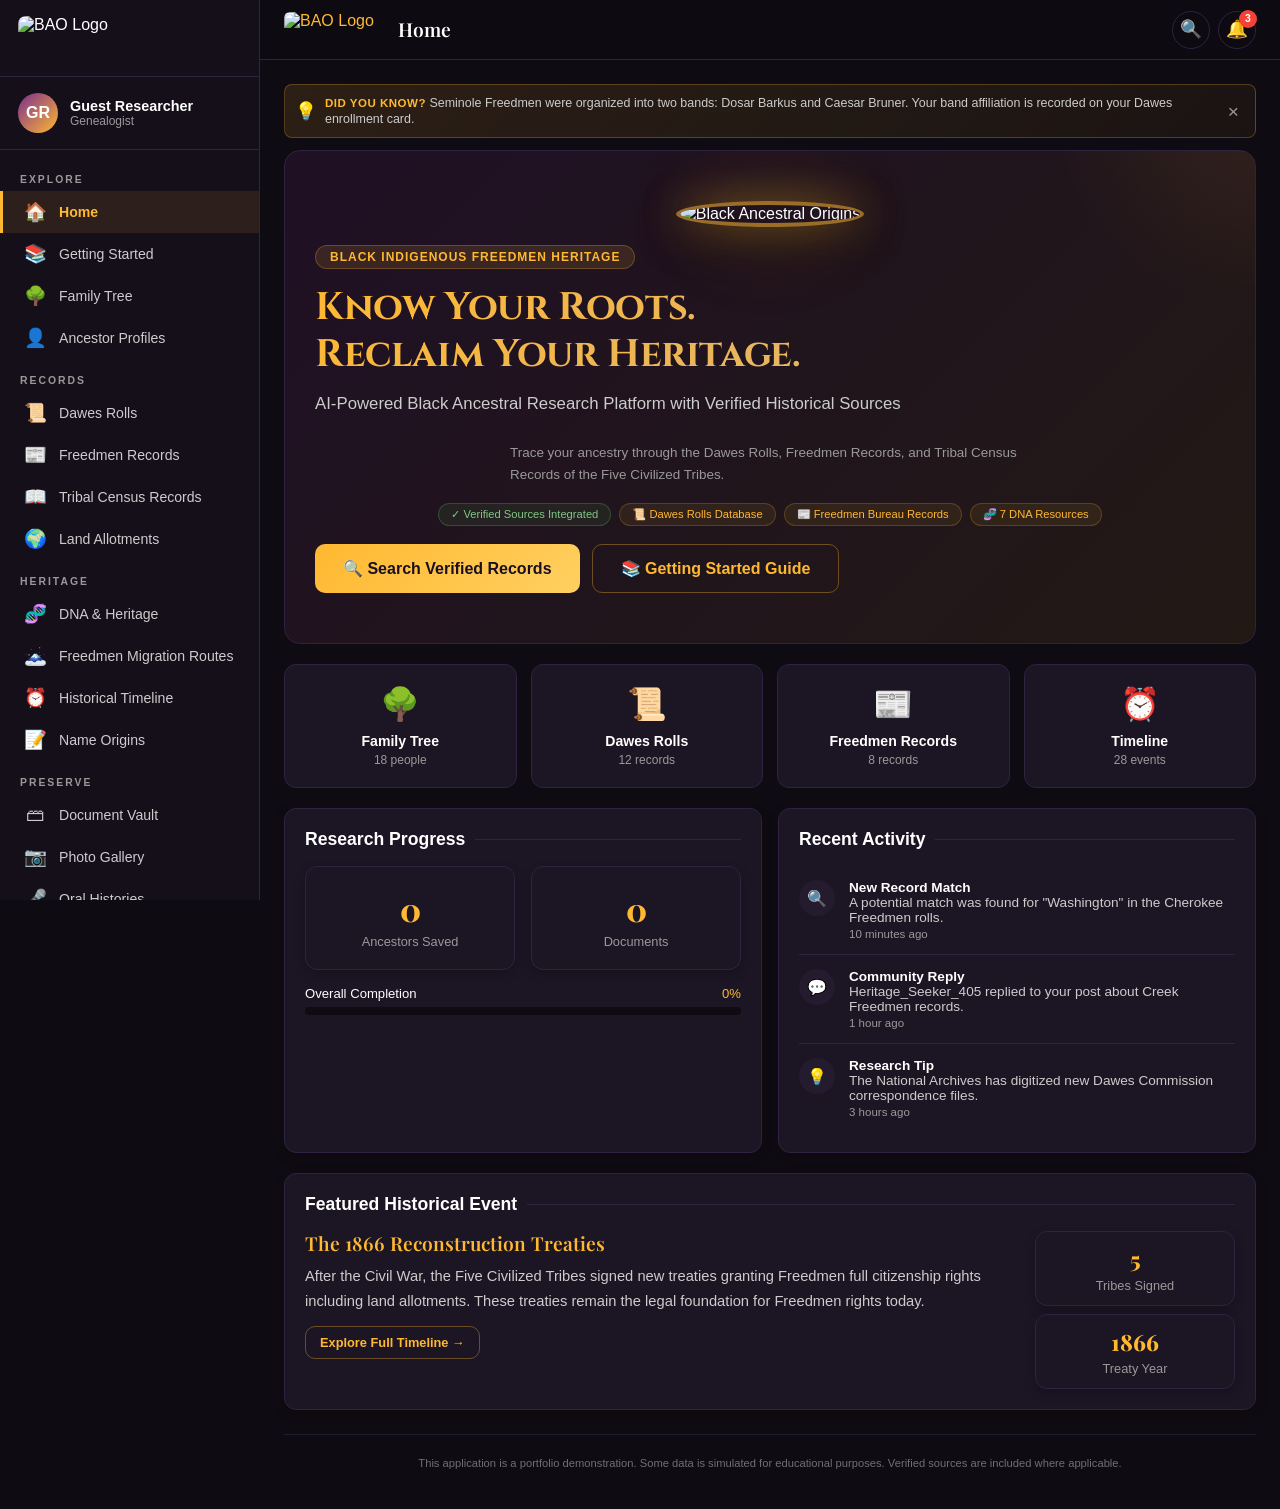
==== commit 74bd0997: "Fix missing script tags: add chatbot.js, migration-map.js, Leaflet CDN Root cause: index.html only l" ====
--- a/index.html
+++ b/index.html
@@ -7,6 +7,7 @@
     <link rel="stylesheet" href="css/styles.css">
     <link rel="stylesheet" href="css/pages.css">
     <link rel="stylesheet" href="css/chatbot.css">
+    <link rel="stylesheet" href="https://unpkg.com/leaflet@1.9.4/dist/leaflet.css">
     <link href="https://fonts.googleapis.com/css2?family=Playfair+Display:wght@400;600;700;800;900&family=Inter:wght@300;400;500;600;700&family=Cinzel:wght@400;600;700&display=swap" rel="stylesheet">
 </head>
 <body>
@@ -224,9 +225,12 @@
     <div id="toast-container" class="toast-container"></div>
 
     <!-- Scripts -->
+    <script src="https://unpkg.com/leaflet@1.9.4/dist/leaflet.js"></script>
+    <script src="js/migration-map.js"></script>
+    <script src="js/utils.js"></script>
     <script src="js/data.js"></script>
-    <script src="js/utils.js"></script>
+    <script src="js/app.js"></script>
     <script src="js/pages.js"></script>
-    <script src="js/app.js"></script>
+    <script src="js/chatbot.js"></script>
 </body>
 </html>
--- a/css/styles.css
+++ b/css/styles.css
@@ -553,8 +553,7 @@
     position: fixed;
     inset: 0;
     z-index: 2000;
-    background: rgba(0,0,0,0.8);
-    backdrop-filter: blur(8px);
+    background: #0a0710;
     display: flex;
     align-items: flex-start;
     justify-content: center;
@@ -564,10 +563,34 @@
     width: 90%;
     max-width: 600px;
     position: relative;
+    display: flex;
+    align-items: center;
+    gap: 8px;
+    flex-wrap: wrap;
+}
+.search-nav-btn {
+    background: none;
+    border: 1px solid rgba(255,184,48,0.3);
+    border-radius: 8px;
+    color: var(--accent);
+    font-size: 18px;
+    width: 40px;
+    height: 40px;
+    cursor: pointer;
+    display: flex;
+    align-items: center;
+    justify-content: center;
+    flex-shrink: 0;
+    transition: background 0.2s ease;
+    -webkit-tap-highlight-color: transparent;
+}
+.search-nav-btn:hover {
+    background: rgba(255,184,48,0.15);
 }
 .search-container input {
-    width: 100%;
-    padding: 16px 50px 16px 20px;
+    flex: 1;
+    min-width: 0;
+    padding: 16px 20px;
     background: var(--bg-card);
     border: 2px solid var(--accent);
     border-radius: var(--radius-lg);
@@ -580,17 +603,28 @@
     color: var(--text-muted);
 }
 .search-close {
-    position: absolute;
-    right: 14px;
-    top: 50%;
-    transform: translateY(-50%);
     background: none;
-    border: none;
-    color: var(--text-muted);
-    font-size: 1.5rem;
-    cursor: pointer;
+    border: 1px solid rgba(255,184,48,0.3);
+    border-radius: 8px;
+    color: var(--accent);
+    font-size: 1.3rem;
+    font-weight: 700;
+    width: 40px;
+    height: 40px;
+    cursor: pointer;
+    display: flex;
+    align-items: center;
+    justify-content: center;
+    flex-shrink: 0;
+    margin-left: 4px;
+    transition: background 0.2s ease;
+    -webkit-tap-highlight-color: transparent;
+}
+.search-close:hover {
+    background: rgba(255,184,48,0.15);
 }
 .search-results {
+    width: 100%;
     margin-top: 12px;
     background: var(--bg-card);
     border-radius: var(--radius-md);
@@ -1162,9 +1196,20 @@
     .atl-scene { width: 180px; height: 240px; }
     .atl-canopy { width: 150px; height: 100px; }
     .atl-head { width: 75px; height: 92px; top: 58px; }
-    .page-container { padding: 12px; }
+    .page-container { padding: 12px; padding-bottom: 80px; }
     .card { padding: 14px; }
     .btn-lg { padding: 12px 20px; font-size: 0.9rem; }
+}
+
+/* ============== TABLE OVERFLOW FIX ============== */
+table {
+    display: block;
+    overflow-x: auto;
+    max-width: 100%;
+    -webkit-overflow-scrolling: touch;
+}
+table th, table td {
+    white-space: nowrap;
 }
 
 /* ============== GLOBAL DISCLAIMER ============== */
@@ -1179,64 +1224,12 @@
     opacity: 0.7;
 }
 
-/* ============== GLOBAL ZOOM CONTROLS ============== */
-.bao-zoom-controls {
-    position: fixed;
-    top: 70px;
-    right: 12px;
-    z-index: 3000;
-    display: flex;
-    flex-direction: column;
-    gap: 2px;
-    background: rgba(15,11,18,0.85);
-    border: 1px solid rgba(255,184,48,0.2);
-    border-radius: 10px;
-    padding: 4px;
-    backdrop-filter: blur(10px);
-    box-shadow: 0 4px 16px rgba(0,0,0,0.4);
-}
-.bao-zoom-btn {
-    width: 32px;
-    height: 28px;
-    border: none;
-    background: transparent;
-    color: #FFB830;
-    font-size: 1rem;
-    font-weight: 700;
-    cursor: pointer;
-    border-radius: 6px;
-    display: flex;
-    align-items: center;
-    justify-content: center;
-    transition: background 0.15s ease;
-    -webkit-tap-highlight-color: transparent;
-}
-.bao-zoom-btn:hover {
-    background: rgba(255,184,48,0.15);
-}
-.bao-zoom-btn:active {
-    transform: scale(0.92);
-}
-.bao-zoom-label {
-    font-size: 0.6rem;
-    font-weight: 600;
-    letter-spacing: 0.02em;
-    min-width: 32px;
-    text-align: center;
-}
-@media (max-width: 768px) {
-    .bao-zoom-controls {
-        top: auto;
-        bottom: 140px;
-        right: 8px;
-        flex-direction: row;
-        padding: 3px;
-    }
-    .bao-zoom-btn {
-        width: 30px;
-        height: 26px;
-        font-size: 0.9rem;
-    }
+/* ============== ZOOM: Native pinch zoom enabled ============== */
+#zoom-controls {
+    display: none !important;
+}
+input, textarea, select {
+    font-size: 16px;
 }
 
 /* ============== IMAGE ZOOM ============== */
--- a/css/pages.css
+++ b/css/pages.css
@@ -2294,27 +2294,38 @@
 .edu-tip-banner {
     display: flex;
     align-items: center;
-    gap: 12px;
+    gap: 10px;
     background: linear-gradient(135deg, rgba(255, 184, 48, 0.12), rgba(255, 184, 48, 0.05));
     border: 1px solid rgba(255, 184, 48, 0.25);
     border-radius: var(--radius-sm);
-    padding: 14px 16px;
-    margin-bottom: 16px;
+    padding: 10px 12px;
+    margin-bottom: 12px;
+    max-height: 70px;
+    overflow: hidden;
     animation: tipSlideIn 0.4s ease;
 }
-.edu-tip-icon { font-size: 1.5rem; flex-shrink: 0; }
+.edu-tip-icon { font-size: 1.1rem; flex-shrink: 0; width: 18px; height: 18px; display: flex; align-items: center; justify-content: center; }
 .edu-tip-text {
     flex: 1;
-    font-size: 0.88rem;
+    font-size: 0.78rem;
     color: var(--text-secondary);
-    line-height: 1.5;
+    line-height: 1.3;
+    margin: 0;
 }
 .edu-tip-label {
     color: var(--accent);
     font-weight: 700;
-    font-size: 0.82rem;
+    font-size: 0.72rem;
     text-transform: uppercase;
     letter-spacing: 0.5px;
+}
+@media (max-width: 768px) {
+    .edu-tip-banner {
+        padding: 8px 10px;
+        max-height: 60px;
+        gap: 8px;
+    }
+    .edu-tip-text { font-size: 0.72rem; }
 }
 .edu-tip-close {
     background: none;
--- a/css/chatbot.css
+++ b/css/chatbot.css
@@ -186,13 +186,13 @@
         bottom: 60px;
         width: 100%;
         max-width: 100%;
-        height: auto;
+        height: 75vh;
         max-height: calc(100vh - 120px);
         border-left: none;
         border-top: 2px solid rgba(255,184,48,0.35);
         border-radius: 20px 20px 0 0;
         box-shadow: 0 -8px 40px rgba(0,0,0,0.6);
-        animation: none;
+        animation: chatSheetUp 0.25s ease;
     }
 }
 @keyframes chatSheetUp {
@@ -289,6 +289,7 @@
     min-height: 0;
     overflow-y: auto;
     overflow-x: hidden;
+    -webkit-overflow-scrolling: touch;
     padding: 12px 14px;
     display: flex;
     flex-direction: column;
@@ -413,6 +414,7 @@
     display: flex;
     gap: 10px;
     padding: 12px 14px;
+    padding-bottom: calc(12px + env(safe-area-inset-bottom, 0px));
     border-top: 1px solid var(--border-color);
     background: var(--bg-card);
     flex-shrink: 0;
